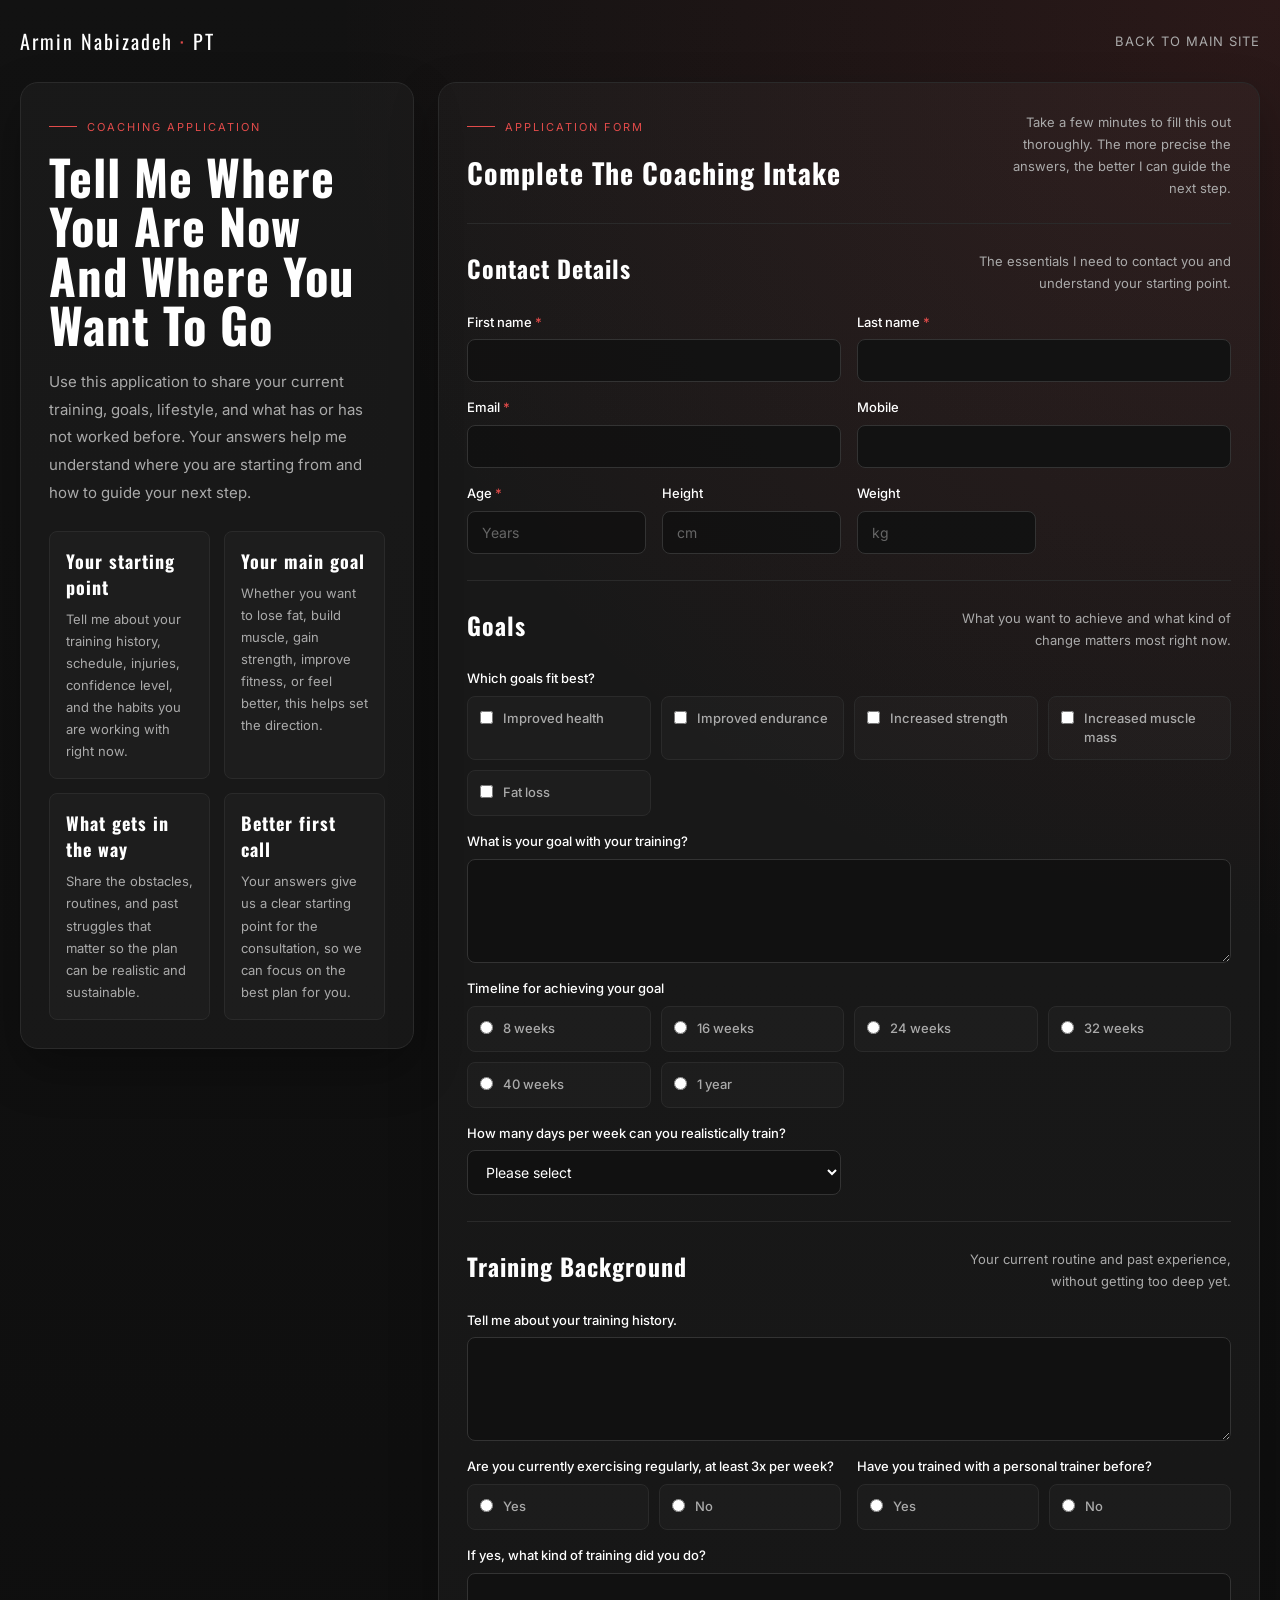
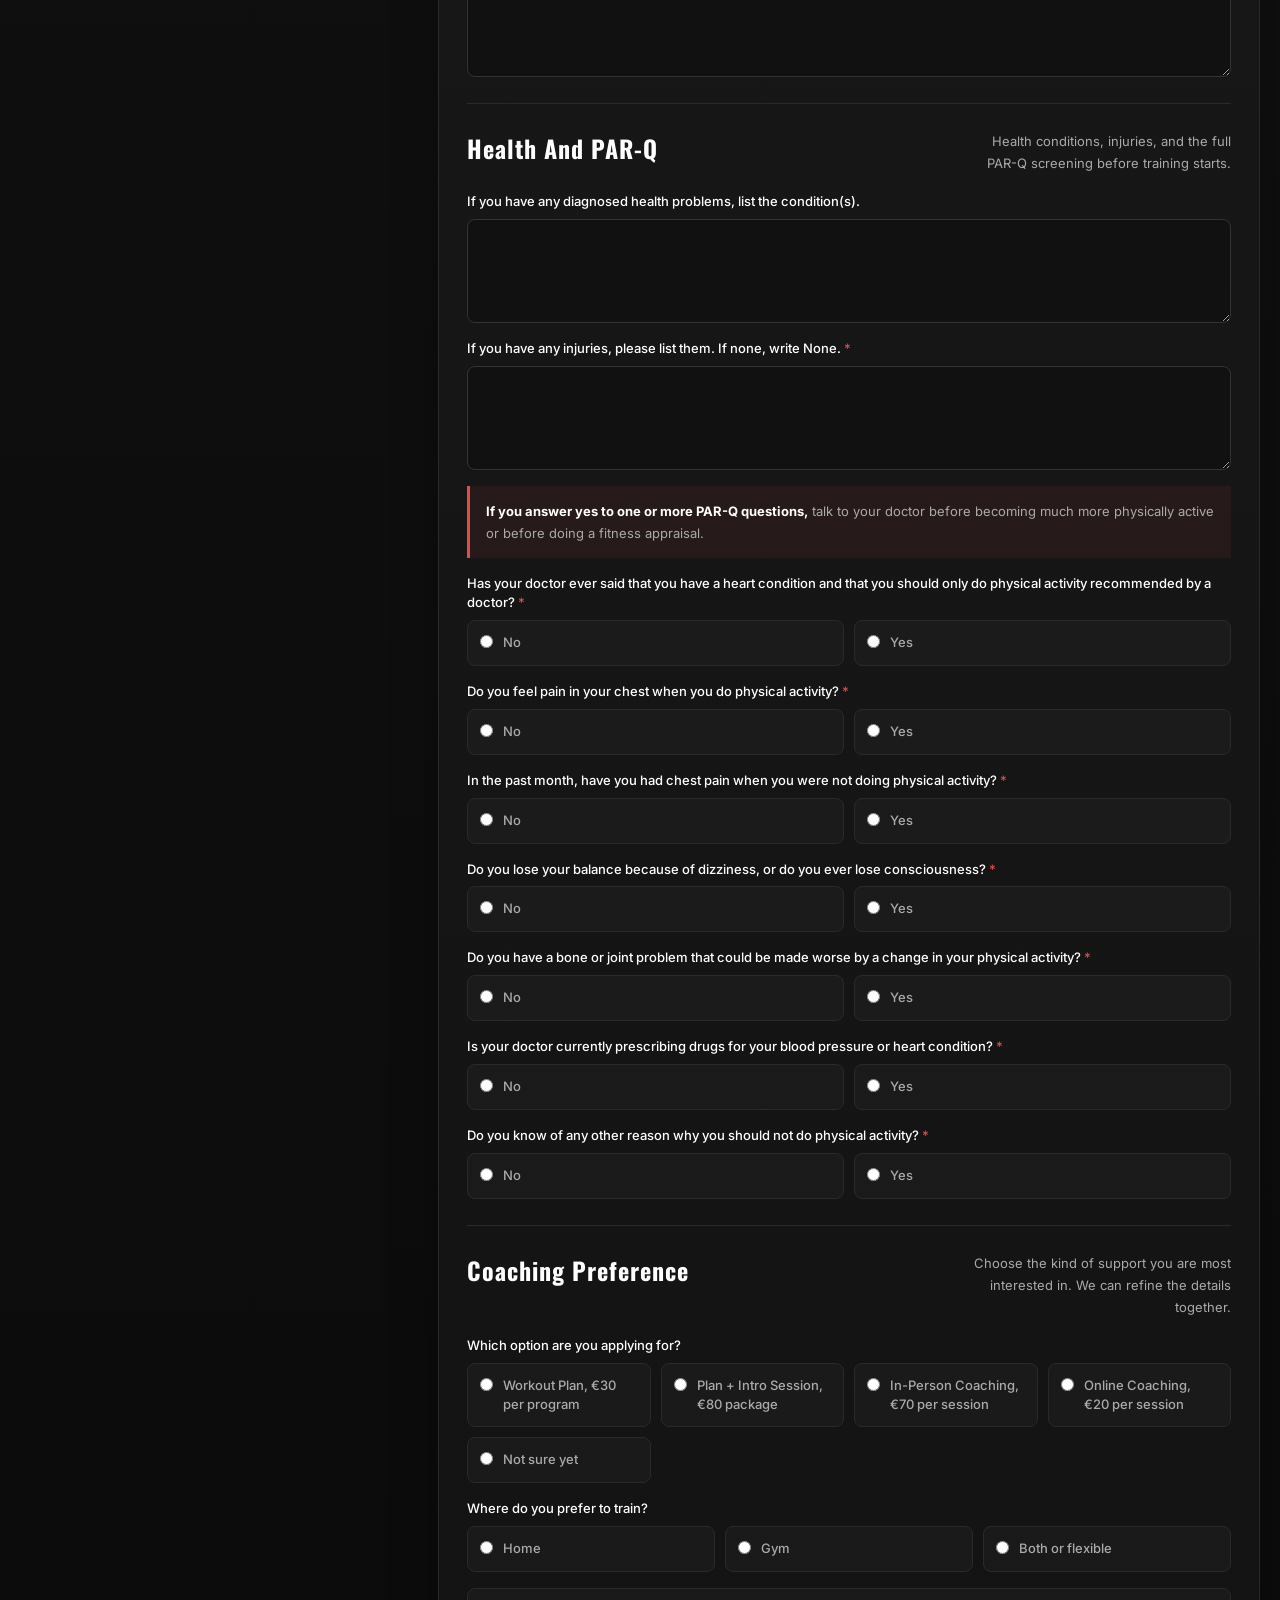
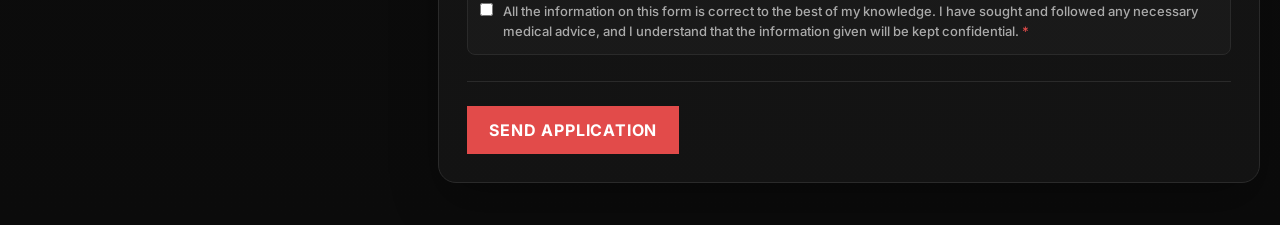
==== apply.html @ d809221b "Add favicon and theme color links to apply.html" ====
<!DOCTYPE html>
<html lang="en">
<head>
<meta charset="UTF-8">
<meta name="viewport" content="width=device-width, initial-scale=1.0">
<link rel="icon" href="/favicon.ico" sizes="any">
<link rel="icon" type="image/svg+xml" href="/favicon/favicon.svg">
<link rel="icon" type="image/png" sizes="32x32" href="/favicon/favicon-32x32.png">
<link rel="icon" type="image/png" sizes="16x16" href="/favicon/favicon-16x16.png">
<link rel="apple-touch-icon" sizes="180x180" href="/favicon/favicon-180x180.png">
<link rel="manifest" href="/favicon/site.webmanifest">
<meta name="theme-color" content="#000000">
<title>Apply For Coaching · Armin Nabizadeh</title>
<link href="https://fonts.googleapis.com/css2?family=Oswald:wght@400;500;600;700&amp;family=Inter:wght@300;400;500&amp;display=swap" rel="stylesheet">
<style>
  :root {
    --red: #E24B4A;
    --red-dark: #b83736;
    --bg: #111111;
    --bg2: #1a1a1a;
    --border: #2a2a2a;
    --border2: #333333;
    --text: #ffffff;
    --text2: #aaaaaa;
    --text3: #666666;
  }
  * { box-sizing: border-box; margin: 0; padding: 0; }
  html { overflow-x: hidden; }
  body {
    font-family: 'Inter', sans-serif;
    background:
      radial-gradient(circle at top right, rgba(226,75,74,0.12), transparent 26%),
      linear-gradient(180deg, #121212 0%, #0b0b0b 100%);
    color: var(--text);
    min-height: 100vh;
    overflow-x: hidden;
  }
  button,
  input,
  select,
  textarea { font: inherit; }
  a { color: inherit; }
  .page-shell {
    width: min(1240px, calc(100% - 40px));
    margin: 0 auto;
    padding: 26px 0 42px;
  }
  .topbar {
    display: flex;
    justify-content: space-between;
    align-items: center;
    gap: 16px;
    margin-bottom: 26px;
  }
  .brand {
    font-family: 'Oswald', sans-serif;
    font-size: 20px;
    letter-spacing: 2px;
    text-decoration: none;
  }
  .brand span { color: var(--red); }
  .back-link {
    text-decoration: none;
    color: var(--text2);
    font-size: 13px;
    letter-spacing: 1px;
    text-transform: uppercase;
  }
  .back-link:hover { color: var(--text); }
  .hero {
    display: grid;
    grid-template-columns: minmax(280px, 0.48fr) minmax(0, 1fr);
    gap: 24px;
    align-items: start;
  }
  .intro,
  .form-shell {
    border: 1px solid var(--border);
    border-radius: 18px;
    background: rgba(255,255,255,0.03);
    padding: 28px;
    box-shadow: 0 20px 48px rgba(0,0,0,0.28);
  }
  .intro {
    position: sticky;
    top: 24px;
  }
  .eyebrow {
    display: inline-flex;
    align-items: center;
    gap: 10px;
    color: var(--red);
    letter-spacing: 2px;
    font-size: 11px;
    text-transform: uppercase;
    margin-bottom: 18px;
  }
  .eyebrow::before {
    content: '';
    width: 28px;
    height: 1px;
    background: var(--red);
  }
  h1 {
    font-family: 'Oswald', sans-serif;
    font-size: clamp(34px, 3.8vw, 54px);
    line-height: 1.02;
    letter-spacing: 1px;
    margin-bottom: 18px;
  }
  .intro p {
    color: var(--text2);
    font-size: 15px;
    line-height: 1.85;
    max-width: 54ch;
  }
  .quick-grid {
    display: grid;
    grid-template-columns: repeat(2, minmax(0, 1fr));
    gap: 14px;
    margin-top: 24px;
  }
  .quick-card {
    border-radius: 8px;
    padding: 16px;
    background: rgba(255,255,255,0.025);
    border: 1px solid var(--border);
  }
  .quick-card strong {
    display: block;
    font-family: 'Oswald', sans-serif;
    font-size: 18px;
    margin-bottom: 8px;
    letter-spacing: 1px;
  }
  .quick-card span {
    display: block;
    color: var(--text2);
    font-size: 13px;
    line-height: 1.7;
  }
  .form-shell-header {
    display: flex;
    justify-content: space-between;
    gap: 16px;
    align-items: start;
    margin-bottom: 24px;
  }
  .form-shell-header h2 {
    font-family: 'Oswald', sans-serif;
    font-size: 28px;
    letter-spacing: 1px;
  }
  .form-shell-header p {
    color: var(--text2);
    font-size: 13px;
    line-height: 1.7;
    max-width: 28ch;
    text-align: right;
  }
  .application-form {
    display: flex;
    flex-direction: column;
    gap: 26px;
  }
  .form-section {
    border-top: 1px solid var(--border);
    padding-top: 26px;
  }
  .form-section:first-of-type {
    border-top: 0;
    padding-top: 0;
  }
  .form-section-header {
    display: flex;
    justify-content: space-between;
    gap: 18px;
    align-items: start;
    margin-bottom: 18px;
  }
  .form-section-header h3 {
    font-family: 'Oswald', sans-serif;
    font-size: 24px;
    letter-spacing: 1px;
  }
  .form-section-header p {
    color: var(--text2);
    font-size: 13px;
    line-height: 1.7;
    max-width: 34ch;
    text-align: right;
  }
  .field-grid {
    display: grid;
    grid-template-columns: repeat(2, minmax(0, 1fr));
    gap: 16px;
  }
  .field-grid + .field-grid {
    margin-top: 16px;
  }
  .field-grid.compact {
    grid-template-columns: repeat(4, minmax(0, 1fr));
  }
  .form-field,
  .question-block {
    display: flex;
    flex-direction: column;
    gap: 8px;
  }
  .full {
    grid-column: 1 / -1;
  }
  label,
  .field-label {
    color: var(--text);
    font-size: 13px;
    font-weight: 500;
    line-height: 1.45;
  }
  .form-field:has(input:required) > label::after,
  .form-field:has(select:required) > label::after,
  .form-field:has(textarea:required) > label::after,
  .question-block:has(input:required) > .field-label::after,
  .choice.terms:has(input:required) > span::after {
    content: ' *';
    color: var(--red);
  }
  input,
  select,
  textarea {
    width: 100%;
    border: 1px solid var(--border2);
    border-radius: 8px;
    background: rgba(17,17,17,0.94);
    color: var(--text);
    font: inherit;
    font-size: 14px;
    padding: 12px 14px;
    transition: border-color 0.2s, box-shadow 0.2s, background 0.2s;
  }
  textarea {
    min-height: 104px;
    line-height: 1.6;
    resize: vertical;
  }
  input:focus,
  select:focus,
  textarea:focus {
    outline: none;
    border-color: var(--red);
    box-shadow: 0 0 0 3px rgba(226,75,74,0.14);
    background: rgba(20,20,20,1);
  }
  input::placeholder,
  textarea::placeholder {
    color: var(--text3);
  }
  .choice-grid {
    display: grid;
    grid-template-columns: repeat(auto-fit, minmax(170px, 1fr));
    gap: 10px;
  }
  .choice-grid.tight {
    grid-template-columns: repeat(auto-fit, minmax(74px, 1fr));
  }
  .choice {
    display: flex;
    align-items: flex-start;
    gap: 10px;
    min-height: 46px;
    border: 1px solid var(--border);
    border-radius: 8px;
    background: rgba(255,255,255,0.025);
    color: var(--text2);
    font-size: 13px;
    line-height: 1.45;
    padding: 12px;
  }
  .choice input {
    flex: 0 0 auto;
    width: auto;
    margin-top: 2px;
    padding: 0;
    border: 0;
    background: transparent;
    box-shadow: none;
    accent-color: var(--red);
  }
  .choice input:focus-visible {
    outline: 2px solid var(--red);
    outline-offset: 2px;
  }
  .choice span {
    display: block;
  }
  .notice {
    border-left: 3px solid var(--red);
    background: rgba(226,75,74,0.08);
    color: var(--text2);
    font-size: 13px;
    line-height: 1.7;
    margin: 16px 0;
    padding: 14px 16px;
  }
  .notice strong {
    color: var(--text);
  }
  .terms {
    color: var(--text2);
    line-height: 1.6;
  }
  .form-actions {
    display: flex;
    align-items: center;
    flex-wrap: wrap;
    gap: 14px;
    border-top: 1px solid var(--border);
    padding-top: 24px;
  }
  .submit-button {
    width: auto;
    border: 0;
    background: var(--red);
    color: #fff;
    cursor: pointer;
    font-weight: 700;
    letter-spacing: 0.8px;
    text-transform: uppercase;
    padding: 14px 22px;
  }
  .submit-button:hover {
    background: var(--red-dark);
  }
  .submit-button:focus-visible {
    outline: 2px solid #fff;
    outline-offset: 3px;
  }
  .submit-button:disabled {
    cursor: wait;
    opacity: 0.68;
  }
  .application-status {
    color: var(--text3);
    font-size: 13px;
    line-height: 1.5;
  }
  .application-status.success { color: #7edda0; }
  .application-status.error { color: #ff8989; }
  .application-status.pending { color: var(--text2); }
  .success-overlay {
    display: none;
    position: fixed;
    inset: 0;
    background: rgba(13,12,12,0.97);
    z-index: 999;
    align-items: center;
    justify-content: center;
    padding: 24px;
  }

  .success-overlay.is-visible {
    display: flex;
  }

  .success-card {
    background: var(--bg2);
    border: 1px solid #2a4a2a;
    border-radius: 12px;
    padding: 48px 40px;
    max-width: 480px;
    width: 100%;
    text-align: center;
    display: flex;
    flex-direction: column;
    align-items: center;
    gap: 20px;
  }

  .success-tick {
    width: 72px;
    height: 72px;
    border-radius: 50%;
    background: rgba(40, 167, 69, 0.12);
    border: 2px solid #28a745;
    display: flex;
    align-items: center;
    justify-content: center;
    flex-shrink: 0;
  }

  .success-tick svg {
    width: 36px;
    height: 36px;
    stroke: #28a745;
    stroke-width: 2.5;
    fill: none;
  }

  .success-title {
    font-family: 'Oswald', sans-serif;
    font-size: 28px;
    font-weight: 600;
    color: var(--text);
    letter-spacing: 1px;
  }

  .success-message {
    font-size: 15px;
    color: var(--text2);
    line-height: 1.7;
  }

  .success-back {
    margin-top: 8px;
    display: inline-flex;
    align-items: center;
    gap: 8px;
    background: transparent;
    border: 1px solid var(--border2);
    color: var(--text2);
    padding: 12px 28px;
    border-radius: 8px;
    font-size: 13px;
    letter-spacing: 1px;
    text-decoration: none;
    cursor: pointer;
    transition: border-color 0.2s, color 0.2s;
  }

  .success-back:hover {
    border-color: var(--red);
    color: var(--text);
  }
  .hidden-field {
    display: none;
  }
  .wizard-progress,
  .wizard-controls {
    display: none;
  }
  @media (max-width: 900px) {
    .page-shell {
      width: min(100% - 24px, 680px);
      padding: 18px 0 32px;
    }
    .hero,
    .quick-grid,
    .field-grid,
    .field-grid.compact { grid-template-columns: 1fr; }
    .field-grid.compact {
      grid-template-columns: repeat(2, minmax(0, 1fr));
    }
    .intro,
    .form-shell {
      padding: 22px;
    }
    .intro { position: static; }
    h1 {
      font-size: clamp(30px, 10vw, 44px);
    }
    .form-shell-header,
    .form-section-header { flex-direction: column; }
    .form-shell-header p,
    .form-section-header p { text-align: left; max-width: none; }
    .quick-grid {
      display: none;
    }
    .wizard-progress {
      display: none;
      margin-bottom: 22px;
    }
    .application-form.wizard-active .wizard-progress {
      display: block;
    }
    .wizard-progress-meta {
      display: flex;
      justify-content: space-between;
      gap: 14px;
      color: var(--text2);
      font-size: 12px;
      line-height: 1.4;
      margin-bottom: 10px;
    }
    .wizard-progress-meta strong {
      color: var(--text);
      font-weight: 600;
    }
    .wizard-progress-track {
      height: 6px;
      overflow: hidden;
      border-radius: 999px;
      background: rgba(255,255,255,0.08);
    }
    .wizard-progress-bar {
      display: block;
      width: 0;
      height: 100%;
      border-radius: inherit;
      background: var(--red);
      transition: width 0.25s ease;
    }
    .application-form.wizard-active {
      gap: 20px;
    }
    .application-form.wizard-active .form-section {
      display: none;
      border-top: 0;
      padding-top: 0;
    }
    .application-form.wizard-active .form-section.is-active {
      display: block;
    }
    .application-form.wizard-active .form-actions {
      display: none;
    }
    .application-form.wizard-active.wizard-last-step .form-actions {
      display: flex;
    }
    .application-form.wizard-active .wizard-controls {
      display: flex;
    }
    .application-form.wizard-active.wizard-last-step .wizard-next {
      display: none;
    }
    .wizard-controls {
      align-items: center;
      justify-content: space-between;
      gap: 12px;
      border-top: 1px solid var(--border);
      padding-top: 18px;
    }
    .wizard-button {
      width: auto;
      min-width: 112px;
      border: 1px solid var(--border2);
      border-radius: 8px;
      color: var(--text);
      cursor: pointer;
      font-weight: 700;
      letter-spacing: 0.8px;
      text-transform: uppercase;
      padding: 13px 16px;
    }
    .wizard-button.primary {
      border-color: var(--red);
      background: var(--red);
    }
    .wizard-button.secondary {
      background: transparent;
      color: var(--text2);
    }
    .wizard-button:disabled {
      cursor: not-allowed;
      opacity: 0.45;
    }
    .wizard-button:focus-visible {
      outline: 2px solid #fff;
      outline-offset: 3px;
    }
  }
  @media (max-width: 520px) {
    .page-shell {
      width: min(100% - 20px, 680px);
      padding-top: 14px;
    }
    .topbar {
      align-items: flex-start;
      flex-direction: column;
      gap: 10px;
    }
    .brand {
      font-size: 18px;
      letter-spacing: 1.4px;
    }
    .back-link {
      font-size: 12px;
    }
    .intro,
    .form-shell {
      padding: 18px;
    }
    h1 {
      font-size: clamp(26px, 11vw, 38px);
    }
    .form-shell-header h2 {
      font-size: 25px;
    }
    .choice-grid {
      grid-template-columns: 1fr;
    }
    .wizard-controls {
      align-items: stretch;
      flex-direction: row;
    }
    .form-actions {
      align-items: stretch;
      flex-direction: column;
    }
    .wizard-button {
      flex: 1;
      min-width: 0;
      width: auto;
    }
    .submit-button {
      width: 100%;
    }
    .application-status {
      min-height: 22px;
    }
  }
</style>
</head>
<body>
  <div class="page-shell">
    <div class="topbar">
      <a href="index.html" class="brand">Armin Nabizadeh <span>·</span> PT</a>
      <a href="index.html" class="back-link">Back to main site</a>
    </div>
    <div class="hero">
      <section class="intro">
        <div class="eyebrow">Coaching Application</div>
        <h1>Tell Me Where You Are Now And Where You Want To Go</h1>
        <p>Use this application to share your current training, goals, lifestyle, and what has or has not worked before. Your answers help me understand where you are starting from and how to guide your next step.</p>
        <div class="quick-grid">
          <div class="quick-card">
            <strong>Your starting point</strong>
            <span>Tell me about your training history, schedule, injuries, confidence level, and the habits you are working with right now.</span>
          </div>
          <div class="quick-card">
            <strong>Your main goal</strong>
            <span>Whether you want to lose fat, build muscle, gain strength, improve fitness, or feel better, this helps set the direction.</span>
          </div>
          <div class="quick-card">
            <strong>What gets in the way</strong>
            <span>Share the obstacles, routines, and past struggles that matter so the plan can be realistic and sustainable.</span>
          </div>
          <div class="quick-card">
            <strong>Better first call</strong>
            <span>Your answers give us a clear starting point for the consultation, so we can focus on the best plan for you.</span>
          </div>
        </div>
      </section>
      <section class="form-shell">
        <div class="form-shell-header">
          <div>
            <div class="eyebrow">Application Form</div>
            <h2>Complete The Coaching Intake</h2>
          </div>
          <p>Take a few minutes to fill this out thoroughly. The more precise the answers, the better I can guide the next step.</p>
        </div>
        <form
          class="application-form"
          id="applicationForm"
          action="https://api.web3forms.com/submit"
          method="POST"
        >
          <input type="hidden" name="access_key" value="9183abf9-58bc-42ac-a1d8-88a473420cde">
          <input type="hidden" name="subject" value="New Coaching Application — Fitstronomy">
          <input type="hidden" name="_subject" value="New Fitstronomy coaching application">
          <input type="hidden" name="_captcha" value="false">
          <div class="hidden-field" aria-hidden="true">
            <label>Leave this field empty
              <input type="text" name="_gotcha" tabindex="-1" autocomplete="off">
            </label>
          </div>
          <div class="wizard-progress" id="applicationWizardProgress">
            <div class="wizard-progress-meta">
              <span id="wizardStepCount">Step 1 of 5</span>
              <strong id="wizardStepTitle">Contact Details</strong>
            </div>
            <div class="wizard-progress-track" aria-hidden="true">
              <span class="wizard-progress-bar" id="wizardProgressBar"></span>
            </div>
          </div>

          <div class="form-section">
            <div class="form-section-header">
              <h3>Contact Details</h3>
              <p>The essentials I need to contact you and understand your starting point.</p>
            </div>
            <div class="field-grid">
              <div class="form-field">
                <label for="firstName">First name</label>
                <input id="firstName" name="first_name" type="text" autocomplete="given-name" required>
              </div>
              <div class="form-field">
                <label for="lastName">Last name</label>
                <input id="lastName" name="last_name" type="text" autocomplete="family-name" required>
              </div>
              <div class="form-field">
                <label for="email">Email</label>
                <input id="email" name="email" type="email" autocomplete="email" required>
              </div>
              <div class="form-field">
                <label for="mobile">Mobile</label>
                <input id="mobile" name="mobile" type="tel" autocomplete="tel">
              </div>
            </div>
            <div class="field-grid compact">
              <div class="form-field">
                <label for="age">Age</label>
                <input id="age" name="age" type="number" min="15" max="100" placeholder="Years" required>
              </div>
              <div class="form-field">
                <label for="height">Height</label>
                <input id="height" name="height_cm" type="number" min="80" max="240" step="0.1" placeholder="cm">
              </div>
              <div class="form-field">
                <label for="weight">Weight</label>
                <input id="weight" name="weight_kg" type="number" min="25" max="300" step="0.1" placeholder="kg">
              </div>
            </div>
          </div>

          <div class="form-section">
            <div class="form-section-header">
              <h3>Goals</h3>
              <p>What you want to achieve and what kind of change matters most right now.</p>
            </div>
            <div class="field-grid">
              <div class="form-field full">
                <span class="field-label">Which goals fit best?</span>
                <div class="choice-grid">
                  <label class="choice"><input type="checkbox" name="goal_areas[]" value="Improved health"><span>Improved health</span></label>
                  <label class="choice"><input type="checkbox" name="goal_areas[]" value="Improved endurance"><span>Improved endurance</span></label>
                  <label class="choice"><input type="checkbox" name="goal_areas[]" value="Increased strength"><span>Increased strength</span></label>
                  <label class="choice"><input type="checkbox" name="goal_areas[]" value="Increased muscle mass"><span>Increased muscle mass</span></label>
                  <label class="choice"><input type="checkbox" name="goal_areas[]" value="Fat loss"><span>Fat loss</span></label>
                </div>
              </div>
              <div class="form-field full">
                <label for="mainGoal">What is your goal with your training?</label>
                <textarea id="mainGoal" name="main_training_goal"></textarea>
              </div>
              <div class="form-field full">
                <span class="field-label">Timeline for achieving your goal</span>
                <div class="choice-grid">
                  <label class="choice"><input type="radio" name="goal_timeline" value="8 weeks"><span>8 weeks</span></label>
                  <label class="choice"><input type="radio" name="goal_timeline" value="16 weeks"><span>16 weeks</span></label>
                  <label class="choice"><input type="radio" name="goal_timeline" value="24 weeks"><span>24 weeks</span></label>
                  <label class="choice"><input type="radio" name="goal_timeline" value="32 weeks"><span>32 weeks</span></label>
                  <label class="choice"><input type="radio" name="goal_timeline" value="40 weeks"><span>40 weeks</span></label>
                  <label class="choice"><input type="radio" name="goal_timeline" value="1 year"><span>1 year</span></label>
                </div>
              </div>
              <div class="form-field">
                <label for="weeklyTraining">How many days per week can you realistically train?</label>
                <select id="weeklyTraining" name="weekly_training_commitment">
                  <option value="">Please select</option>
                  <option value="1 day per week">1 day per week</option>
                  <option value="2 days per week">2 days per week</option>
                  <option value="3 days per week">3 days per week</option>
                  <option value="4 days per week">4 days per week</option>
                  <option value="5 days per week">5 days per week</option>
                  <option value="6+ days per week">6+ days per week</option>
                </select>
              </div>
            </div>
          </div>

          <div class="form-section">
            <div class="form-section-header">
              <h3>Training Background</h3>
              <p>Your current routine and past experience, without getting too deep yet.</p>
            </div>
            <div class="field-grid">
              <div class="form-field full">
                <label for="trainingHistory">Tell me about your training history.</label>
                <textarea id="trainingHistory" name="training_history"></textarea>
              </div>
              <div class="form-field">
                <span class="field-label">Are you currently exercising regularly, at least 3x per week?</span>
                <div class="choice-grid">
                  <label class="choice"><input type="radio" name="currently_exercising" value="Yes"><span>Yes</span></label>
                  <label class="choice"><input type="radio" name="currently_exercising" value="No"><span>No</span></label>
                </div>
              </div>
              <div class="form-field">
                <span class="field-label">Have you trained with a personal trainer before?</span>
                <div class="choice-grid">
                  <label class="choice"><input type="radio" name="trained_with_pt_before" value="Yes"><span>Yes</span></label>
                  <label class="choice"><input type="radio" name="trained_with_pt_before" value="No"><span>No</span></label>
                </div>
              </div>
              <div class="form-field full">
                <label for="previousTrainingType">If yes, what kind of training did you do?</label>
                <textarea id="previousTrainingType" name="previous_training_type"></textarea>
              </div>
            </div>
          </div>

          <div class="form-section">
            <div class="form-section-header">
              <h3>Health And PAR-Q</h3>
              <p>Health conditions, injuries, and the full PAR-Q screening before training starts.</p>
            </div>
            <div class="field-grid">
              <div class="form-field full">
                <label for="healthConditions">If you have any diagnosed health problems, list the condition(s).</label>
                <textarea id="healthConditions" name="diagnosed_health_conditions"></textarea>
              </div>
              <div class="form-field full">
                <label for="injuries">If you have any injuries, please list them. If none, write None.</label>
                <textarea id="injuries" name="injuries" required></textarea>
              </div>
            </div>
            <div class="notice">
              <strong>If you answer yes to one or more PAR-Q questions,</strong> talk to your doctor before becoming much more physically active or before doing a fitness appraisal.
            </div>
            <div class="field-grid">
              <div class="question-block full">
                <span class="field-label">Has your doctor ever said that you have a heart condition and that you should only do physical activity recommended by a doctor?</span>
                <div class="choice-grid tight">
                  <label class="choice"><input type="radio" name="parq_heart_condition" value="No" required><span>No</span></label>
                  <label class="choice"><input type="radio" name="parq_heart_condition" value="Yes"><span>Yes</span></label>
                </div>
              </div>
              <div class="question-block full">
                <span class="field-label">Do you feel pain in your chest when you do physical activity?</span>
                <div class="choice-grid tight">
                  <label class="choice"><input type="radio" name="parq_chest_pain_activity" value="No" required><span>No</span></label>
                  <label class="choice"><input type="radio" name="parq_chest_pain_activity" value="Yes"><span>Yes</span></label>
                </div>
              </div>
              <div class="question-block full">
                <span class="field-label">In the past month, have you had chest pain when you were not doing physical activity?</span>
                <div class="choice-grid tight">
                  <label class="choice"><input type="radio" name="parq_chest_pain_rest" value="No" required><span>No</span></label>
                  <label class="choice"><input type="radio" name="parq_chest_pain_rest" value="Yes"><span>Yes</span></label>
                </div>
              </div>
              <div class="question-block full">
                <span class="field-label">Do you lose your balance because of dizziness, or do you ever lose consciousness?</span>
                <div class="choice-grid tight">
                  <label class="choice"><input type="radio" name="parq_dizziness_balance" value="No" required><span>No</span></label>
                  <label class="choice"><input type="radio" name="parq_dizziness_balance" value="Yes"><span>Yes</span></label>
                </div>
              </div>
              <div class="question-block full">
                <span class="field-label">Do you have a bone or joint problem that could be made worse by a change in your physical activity?</span>
                <div class="choice-grid tight">
                  <label class="choice"><input type="radio" name="parq_bone_joint_problem" value="No" required><span>No</span></label>
                  <label class="choice"><input type="radio" name="parq_bone_joint_problem" value="Yes"><span>Yes</span></label>
                </div>
              </div>
              <div class="question-block full">
                <span class="field-label">Is your doctor currently prescribing drugs for your blood pressure or heart condition?</span>
                <div class="choice-grid tight">
                  <label class="choice"><input type="radio" name="parq_prescribed_drugs" value="No" required><span>No</span></label>
                  <label class="choice"><input type="radio" name="parq_prescribed_drugs" value="Yes"><span>Yes</span></label>
                </div>
              </div>
              <div class="question-block full">
                <span class="field-label">Do you know of any other reason why you should not do physical activity?</span>
                <div class="choice-grid tight">
                  <label class="choice"><input type="radio" name="parq_other_reason" value="No" required><span>No</span></label>
                  <label class="choice"><input type="radio" name="parq_other_reason" value="Yes"><span>Yes</span></label>
                </div>
              </div>
            </div>
          </div>

          <div class="form-section">
            <div class="form-section-header">
              <h3>Coaching Preference</h3>
              <p>Choose the kind of support you are most interested in. We can refine the details together.</p>
            </div>
            <div class="field-grid">
              <div class="form-field full">
                <span class="field-label">Which option are you applying for?</span>
                <div class="choice-grid">
                  <label class="choice"><input type="radio" name="package_interest" value="Workout Plan, 30 euro per program"><span>Workout Plan, €30 per program</span></label>
                  <label class="choice"><input type="radio" name="package_interest" value="Plan + Intro Session, 80 euro package"><span>Plan + Intro Session, €80 package</span></label>
                  <label class="choice"><input type="radio" name="package_interest" value="In-Person Coaching, 70 euro per session"><span>In-Person Coaching, €70 per session</span></label>
                  <label class="choice"><input type="radio" name="package_interest" value="Online Coaching, 20 euro per session"><span>Online Coaching, €20 per session</span></label>
                  <label class="choice"><input type="radio" name="package_interest" value="Not sure yet"><span>Not sure yet</span></label>
                </div>
              </div>
              <div class="form-field full">
                <span class="field-label">Where do you prefer to train?</span>
                <div class="choice-grid">
                  <label class="choice"><input type="radio" name="training_location" value="Home"><span>Home</span></label>
                  <label class="choice"><input type="radio" name="training_location" value="Gym"><span>Gym</span></label>
                  <label class="choice"><input type="radio" name="training_location" value="Both or flexible"><span>Both or flexible</span></label>
                </div>
              </div>
              <label class="choice terms full">
                <input type="checkbox" name="information_accuracy_confirmation" value="Confirmed" required>
                <span>All the information on this form is correct to the best of my knowledge. I have sought and followed any necessary medical advice, and I understand that the information given will be kept confidential.</span>
              </label>
            </div>
          </div>

          <div class="wizard-controls" aria-label="Application step controls">
            <button class="wizard-button secondary" type="button" id="wizardBack">Back</button>
            <button class="wizard-button primary wizard-next" type="button" id="wizardNext">Next</button>
          </div>

          <div class="form-actions">
            <button class="submit-button" type="submit">Send Application</button>
            <div class="application-status" id="applicationStatus" aria-live="polite"></div>
          </div>
        </form>
      </section>
    </div>
  </div>
  <div class="success-overlay" id="successOverlay">
    <div class="success-card">
      <div class="success-tick">
        <svg viewBox="0 0 24 24">
          <polyline points="20 6 9 17 4 12"/>
        </svg>
      </div>
      <div class="success-title">Application Sent!</div>
      <p class="success-message">
        Thank you, your application has been received.<br>
        I will review it and get back to you soon.
      </p>
      <a href="index.html" class="success-back">← Back to site</a>
    </div>
  </div>
  <script>
    const applicationForm = document.getElementById('applicationForm');
    const applicationStatus = document.getElementById('applicationStatus');
    const wizardMedia = window.matchMedia('(max-width: 900px)');
    const wizardSections = applicationForm ? Array.from(applicationForm.querySelectorAll('.form-section')) : [];
    const wizardBack = document.getElementById('wizardBack');
    const wizardNext = document.getElementById('wizardNext');
    const wizardStepCount = document.getElementById('wizardStepCount');
    const wizardStepTitle = document.getElementById('wizardStepTitle');
    const wizardProgressBar = document.getElementById('wizardProgressBar');
    const enforceApplicationRequiredFields = true;
    let currentWizardStep = 0;

    function setApplicationStatus(message, state = '') {
      if (!applicationStatus) return;

      applicationStatus.textContent = message;
      applicationStatus.className = 'application-status';
      if (state) {
        applicationStatus.classList.add(state);
      }
    }

    function isWizardActive() {
      return applicationForm?.classList.contains('wizard-active');
    }

    function getWizardStepTitle(step) {
      return step.querySelector('h3')?.textContent.trim() || 'Application';
    }

    function setWizardStep(index, shouldScroll = false) {
      if (!applicationForm || !wizardSections.length) return;

      currentWizardStep = Math.max(0, Math.min(index, wizardSections.length - 1));
      wizardSections.forEach((section, sectionIndex) => {
        section.classList.toggle('is-active', sectionIndex === currentWizardStep);
      });

      const isLastStep = currentWizardStep === wizardSections.length - 1;
      applicationForm.classList.toggle('wizard-last-step', isLastStep);

      if (wizardBack) {
        wizardBack.disabled = currentWizardStep === 0;
      }

      if (wizardStepCount) {
        wizardStepCount.textContent = `Step ${currentWizardStep + 1} of ${wizardSections.length}`;
      }

      if (wizardStepTitle) {
        wizardStepTitle.textContent = getWizardStepTitle(wizardSections[currentWizardStep]);
      }

      if (wizardProgressBar) {
        wizardProgressBar.style.width = `${((currentWizardStep + 1) / wizardSections.length) * 100}%`;
      }

      if (shouldScroll) {
        document.querySelector('.form-shell')?.scrollIntoView({ behavior: 'smooth', block: 'start' });
      }
    }

    function validateFields(fields) {
      if (!enforceApplicationRequiredFields) return true;

      const invalidField = Array.from(fields).find((field) => !field.checkValidity());

      if (invalidField) {
        invalidField.reportValidity();
        return false;
      }

      return true;
    }

    function validateCurrentWizardStep() {
      const activeStep = wizardSections[currentWizardStep];
      if (!activeStep) return true;

      return validateFields(activeStep.querySelectorAll('input, select, textarea'));
    }

    function validateApplicationBeforeSubmit() {
      if (isWizardActive()) {
        return validateCurrentWizardStep();
      }

      return validateFields(applicationForm.querySelectorAll('input, select, textarea'));
    }

    function updateRequiredFieldsMode() {
      if (!applicationForm) return;

      applicationForm.querySelectorAll('[required]').forEach((field) => {
        field.required = enforceApplicationRequiredFields;
      });
    }

    function updateWizardMode() {
      if (!applicationForm || !wizardSections.length) return;

      if (wizardMedia.matches) {
        applicationForm.classList.add('wizard-active');
        setWizardStep(currentWizardStep);
      } else {
        applicationForm.classList.remove('wizard-active', 'wizard-last-step');
        wizardSections.forEach((section) => section.classList.remove('is-active'));
      }
    }

    async function submitApplicationForm(event) {
      event.preventDefault();

      if (isWizardActive() && currentWizardStep < wizardSections.length - 1) {
        if (validateCurrentWizardStep()) {
          setWizardStep(currentWizardStep + 1, true);
        }
        return;
      }

      const form = event.currentTarget;
      const submitButton = form.querySelector('button[type="submit"]');
      const endpoint = form.getAttribute('action') || '';

      if (!validateApplicationBeforeSubmit()) {
        return;
      }

      submitButton.disabled = true;
      submitButton.textContent = 'Sending...';
      setApplicationStatus('Sending your application...', 'pending');

      try {
        const response = await fetch(endpoint, {
          method: 'POST',
          body: new FormData(form),
          headers: {
            Accept: 'application/json',
          },
        });

        if (!response.ok) {
          throw new Error('Application submission failed.');
        }

        form.reset();
        setWizardStep(0, true);
        setApplicationStatus('Application sent successfully.', 'success');
        var overlay = document.getElementById('successOverlay');
        if (overlay) overlay.classList.add('is-visible');
      } catch (error) {
        setApplicationStatus(
          'The application could not be sent right now. Please try again later.',
          'error'
        );
      } finally {
        submitButton.disabled = false;
        submitButton.textContent = 'Send Application';
      }
    }

    if (applicationForm) {
      applicationForm.addEventListener('submit', submitApplicationForm);
    }

    if (wizardNext) {
      wizardNext.addEventListener('click', () => {
        if (validateCurrentWizardStep()) {
          setWizardStep(currentWizardStep + 1, true);
        }
      });
    }

    if (wizardBack) {
      wizardBack.addEventListener('click', () => {
        setWizardStep(currentWizardStep - 1, true);
      });
    }

    if (wizardMedia.addEventListener) {
      wizardMedia.addEventListener('change', updateWizardMode);
    } else {
      wizardMedia.addListener(updateWizardMode);
    }

    updateRequiredFieldsMode();
    updateWizardMode();
  </script>
  <script>
    sessionStorage.setItem('introSeen', '1');
  </script>
</body>
</html>
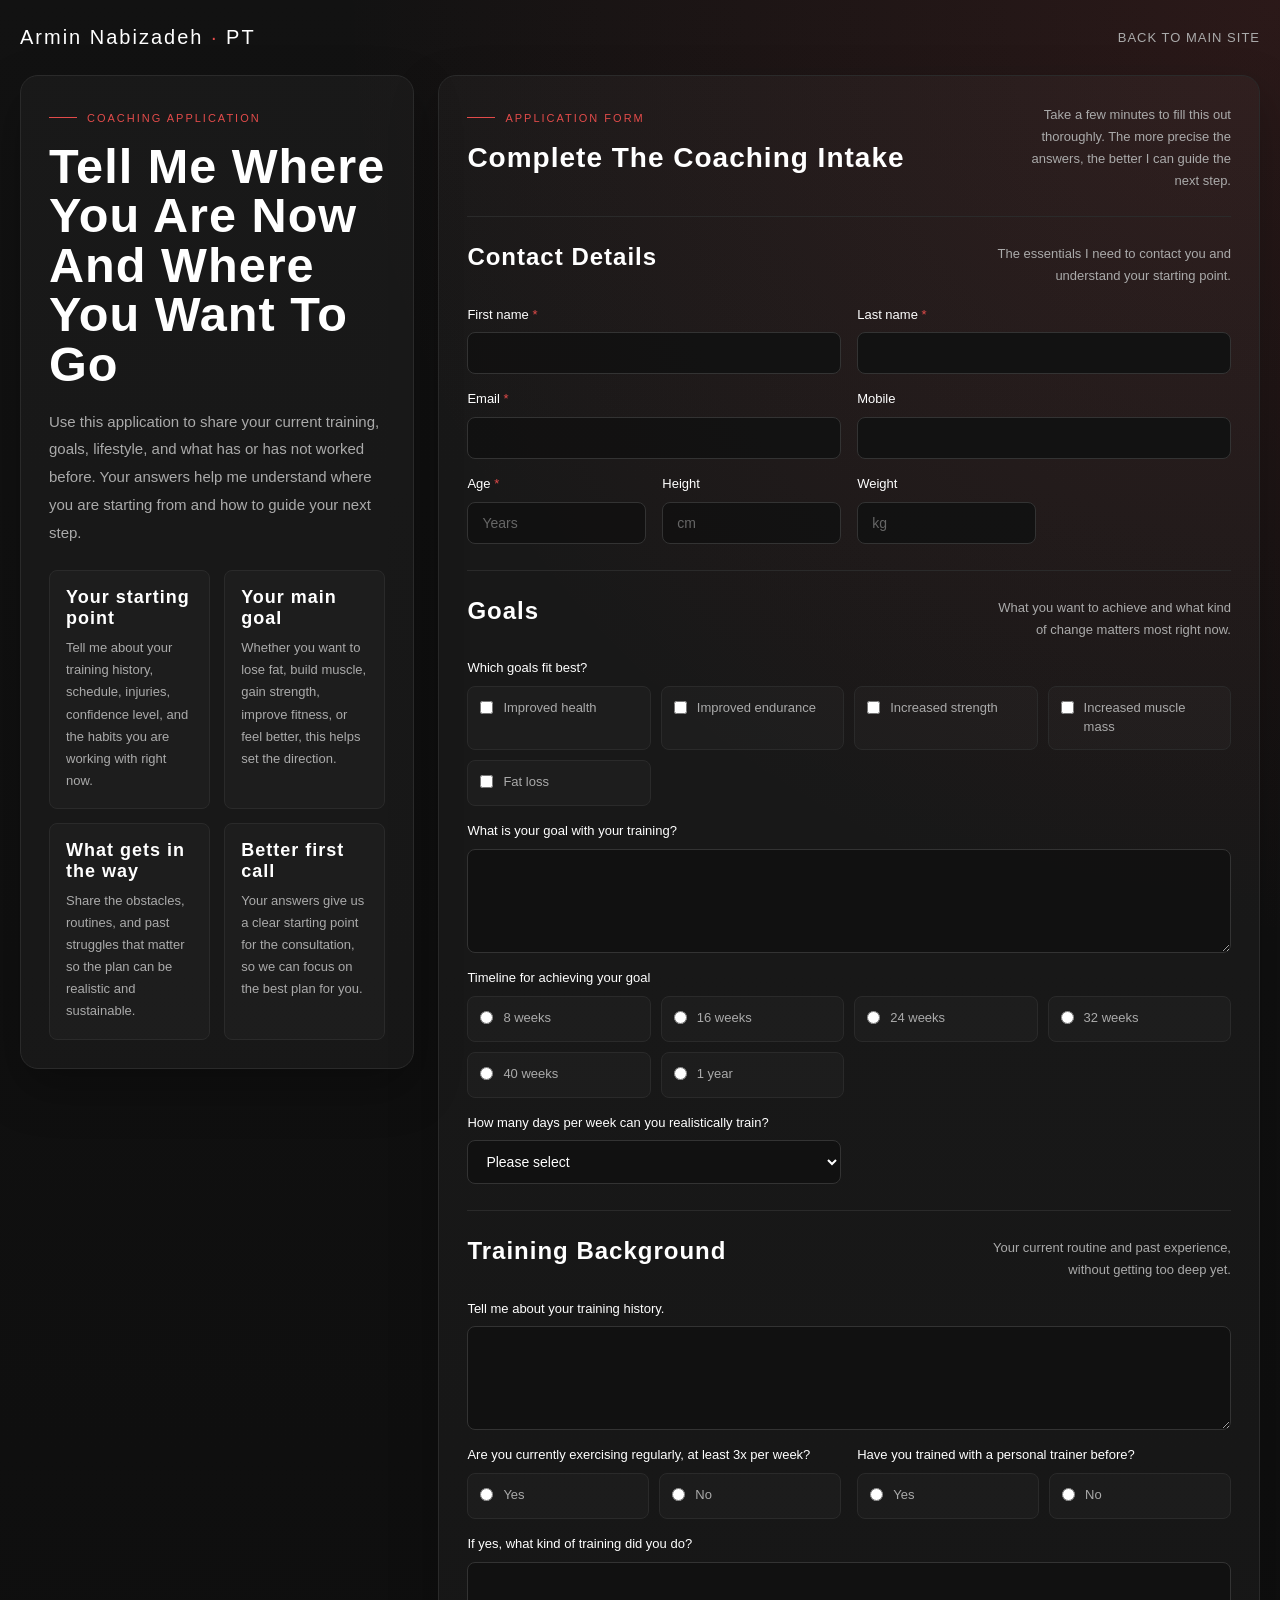
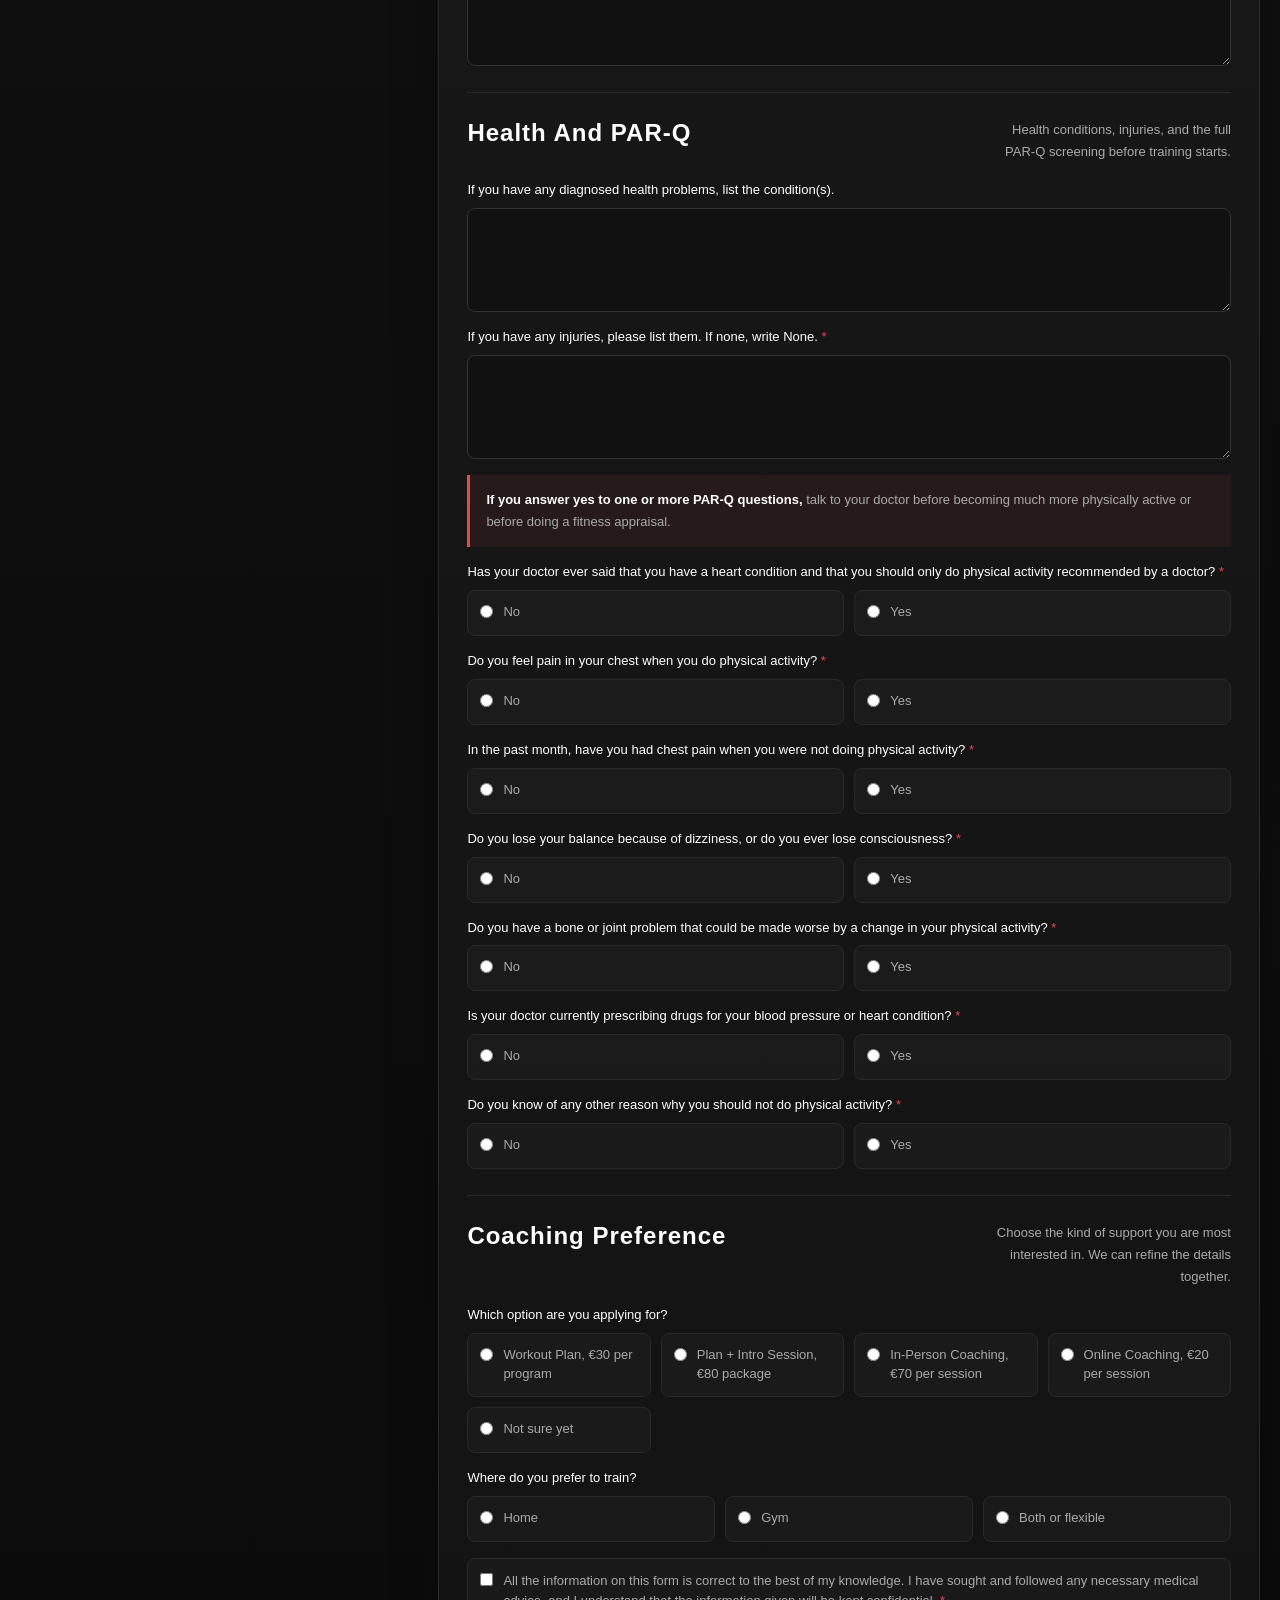
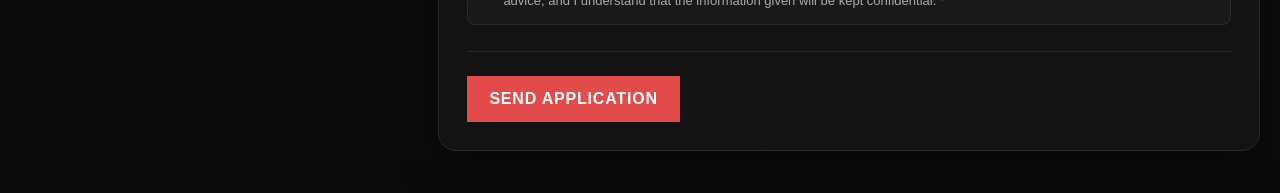
==== commit 67cc071f: "Safety Improvements" ====
--- a/apply.html
+++ b/apply.html
@@ -3,12 +3,14 @@
 <head>
 <meta charset="UTF-8">
 <meta name="viewport" content="width=device-width, initial-scale=1.0">
-<link rel="icon" href="/favicon.ico" sizes="any">
-<link rel="icon" type="image/svg+xml" href="/favicon/favicon.svg">
-<link rel="icon" type="image/png" sizes="32x32" href="/favicon/favicon-32x32.png">
-<link rel="icon" type="image/png" sizes="16x16" href="/favicon/favicon-16x16.png">
-<link rel="apple-touch-icon" sizes="180x180" href="/favicon/favicon-180x180.png">
-<link rel="manifest" href="/favicon/site.webmanifest">
+<meta http-equiv="Content-Security-Policy" content="default-src 'self'; base-uri 'none'; object-src 'none'; img-src 'self' data:; font-src https://fonts.gstatic.com; style-src 'self' 'unsafe-inline' https://fonts.googleapis.com; script-src 'self' https://unpkg.com/body-muscles@1.0.0/dist/umd/body-muscles.umd.min.js; connect-src 'self' https://api.web3forms.com; form-action https://api.web3forms.com; frame-src 'none'; upgrade-insecure-requests">
+<meta name="referrer" content="strict-origin-when-cross-origin">
+<link rel="icon" href="favicon/favicon.ico" sizes="any">
+<link rel="icon" type="image/svg+xml" href="favicon/favicon.svg">
+<link rel="icon" type="image/png" sizes="32x32" href="favicon/favicon-32x32.png">
+<link rel="icon" type="image/png" sizes="16x16" href="favicon/favicon-16x16.png">
+<link rel="apple-touch-icon" sizes="180x180" href="favicon/favicon-180x180.png">
+<link rel="manifest" href="favicon/site.webmanifest">
 <meta name="theme-color" content="#000000">
 <title>Apply For Coaching · Armin Nabizadeh</title>
 <link href="https://fonts.googleapis.com/css2?family=Oswald:wght@400;500;600;700&amp;family=Inter:wght@300;400;500&amp;display=swap" rel="stylesheet">
@@ -660,7 +662,10 @@
           <input type="hidden" name="_captcha" value="false">
           <div class="hidden-field" aria-hidden="true">
             <label>Leave this field empty
-              <input type="text" name="_gotcha" tabindex="-1" autocomplete="off">
+              <input type="text" name="_gotcha" tabindex="-1" autocomplete="off" data-honeypot>
+            </label>
+            <label>Do not check this
+              <input type="checkbox" name="botcheck" tabindex="-1" autocomplete="off" data-honeypot>
             </label>
           </div>
           <div class="wizard-progress" id="applicationWizardProgress">
@@ -681,19 +686,19 @@
             <div class="field-grid">
               <div class="form-field">
                 <label for="firstName">First name</label>
-                <input id="firstName" name="first_name" type="text" autocomplete="given-name" required>
+                <input id="firstName" name="first_name" type="text" autocomplete="given-name" maxlength="80" required>
               </div>
               <div class="form-field">
                 <label for="lastName">Last name</label>
-                <input id="lastName" name="last_name" type="text" autocomplete="family-name" required>
+                <input id="lastName" name="last_name" type="text" autocomplete="family-name" maxlength="80" required>
               </div>
               <div class="form-field">
                 <label for="email">Email</label>
-                <input id="email" name="email" type="email" autocomplete="email" required>
+                <input id="email" name="email" type="email" autocomplete="email" maxlength="254" required>
               </div>
               <div class="form-field">
                 <label for="mobile">Mobile</label>
-                <input id="mobile" name="mobile" type="tel" autocomplete="tel">
+                <input id="mobile" name="mobile" type="tel" autocomplete="tel" maxlength="32">
               </div>
             </div>
             <div class="field-grid compact">
@@ -730,7 +735,7 @@
               </div>
               <div class="form-field full">
                 <label for="mainGoal">What is your goal with your training?</label>
-                <textarea id="mainGoal" name="main_training_goal"></textarea>
+                <textarea id="mainGoal" name="main_training_goal" maxlength="2000"></textarea>
               </div>
               <div class="form-field full">
                 <span class="field-label">Timeline for achieving your goal</span>
@@ -766,7 +771,7 @@
             <div class="field-grid">
               <div class="form-field full">
                 <label for="trainingHistory">Tell me about your training history.</label>
-                <textarea id="trainingHistory" name="training_history"></textarea>
+                <textarea id="trainingHistory" name="training_history" maxlength="2000"></textarea>
               </div>
               <div class="form-field">
                 <span class="field-label">Are you currently exercising regularly, at least 3x per week?</span>
@@ -784,7 +789,7 @@
               </div>
               <div class="form-field full">
                 <label for="previousTrainingType">If yes, what kind of training did you do?</label>
-                <textarea id="previousTrainingType" name="previous_training_type"></textarea>
+                <textarea id="previousTrainingType" name="previous_training_type" maxlength="2000"></textarea>
               </div>
             </div>
           </div>
@@ -797,11 +802,11 @@
             <div class="field-grid">
               <div class="form-field full">
                 <label for="healthConditions">If you have any diagnosed health problems, list the condition(s).</label>
-                <textarea id="healthConditions" name="diagnosed_health_conditions"></textarea>
+                <textarea id="healthConditions" name="diagnosed_health_conditions" maxlength="2000"></textarea>
               </div>
               <div class="form-field full">
                 <label for="injuries">If you have any injuries, please list them. If none, write None.</label>
-                <textarea id="injuries" name="injuries" required></textarea>
+                <textarea id="injuries" name="injuries" maxlength="2000" required></textarea>
               </div>
             </div>
             <div class="notice">
@@ -919,197 +924,6 @@
       <a href="index.html" class="success-back">← Back to site</a>
     </div>
   </div>
-  <script>
-    const applicationForm = document.getElementById('applicationForm');
-    const applicationStatus = document.getElementById('applicationStatus');
-    const wizardMedia = window.matchMedia('(max-width: 900px)');
-    const wizardSections = applicationForm ? Array.from(applicationForm.querySelectorAll('.form-section')) : [];
-    const wizardBack = document.getElementById('wizardBack');
-    const wizardNext = document.getElementById('wizardNext');
-    const wizardStepCount = document.getElementById('wizardStepCount');
-    const wizardStepTitle = document.getElementById('wizardStepTitle');
-    const wizardProgressBar = document.getElementById('wizardProgressBar');
-    const enforceApplicationRequiredFields = true;
-    let currentWizardStep = 0;
-
-    function setApplicationStatus(message, state = '') {
-      if (!applicationStatus) return;
-
-      applicationStatus.textContent = message;
-      applicationStatus.className = 'application-status';
-      if (state) {
-        applicationStatus.classList.add(state);
-      }
-    }
-
-    function isWizardActive() {
-      return applicationForm?.classList.contains('wizard-active');
-    }
-
-    function getWizardStepTitle(step) {
-      return step.querySelector('h3')?.textContent.trim() || 'Application';
-    }
-
-    function setWizardStep(index, shouldScroll = false) {
-      if (!applicationForm || !wizardSections.length) return;
-
-      currentWizardStep = Math.max(0, Math.min(index, wizardSections.length - 1));
-      wizardSections.forEach((section, sectionIndex) => {
-        section.classList.toggle('is-active', sectionIndex === currentWizardStep);
-      });
-
-      const isLastStep = currentWizardStep === wizardSections.length - 1;
-      applicationForm.classList.toggle('wizard-last-step', isLastStep);
-
-      if (wizardBack) {
-        wizardBack.disabled = currentWizardStep === 0;
-      }
-
-      if (wizardStepCount) {
-        wizardStepCount.textContent = `Step ${currentWizardStep + 1} of ${wizardSections.length}`;
-      }
-
-      if (wizardStepTitle) {
-        wizardStepTitle.textContent = getWizardStepTitle(wizardSections[currentWizardStep]);
-      }
-
-      if (wizardProgressBar) {
-        wizardProgressBar.style.width = `${((currentWizardStep + 1) / wizardSections.length) * 100}%`;
-      }
-
-      if (shouldScroll) {
-        document.querySelector('.form-shell')?.scrollIntoView({ behavior: 'smooth', block: 'start' });
-      }
-    }
-
-    function validateFields(fields) {
-      if (!enforceApplicationRequiredFields) return true;
-
-      const invalidField = Array.from(fields).find((field) => !field.checkValidity());
-
-      if (invalidField) {
-        invalidField.reportValidity();
-        return false;
-      }
-
-      return true;
-    }
-
-    function validateCurrentWizardStep() {
-      const activeStep = wizardSections[currentWizardStep];
-      if (!activeStep) return true;
-
-      return validateFields(activeStep.querySelectorAll('input, select, textarea'));
-    }
-
-    function validateApplicationBeforeSubmit() {
-      if (isWizardActive()) {
-        return validateCurrentWizardStep();
-      }
-
-      return validateFields(applicationForm.querySelectorAll('input, select, textarea'));
-    }
-
-    function updateRequiredFieldsMode() {
-      if (!applicationForm) return;
-
-      applicationForm.querySelectorAll('[required]').forEach((field) => {
-        field.required = enforceApplicationRequiredFields;
-      });
-    }
-
-    function updateWizardMode() {
-      if (!applicationForm || !wizardSections.length) return;
-
-      if (wizardMedia.matches) {
-        applicationForm.classList.add('wizard-active');
-        setWizardStep(currentWizardStep);
-      } else {
-        applicationForm.classList.remove('wizard-active', 'wizard-last-step');
-        wizardSections.forEach((section) => section.classList.remove('is-active'));
-      }
-    }
-
-    async function submitApplicationForm(event) {
-      event.preventDefault();
-
-      if (isWizardActive() && currentWizardStep < wizardSections.length - 1) {
-        if (validateCurrentWizardStep()) {
-          setWizardStep(currentWizardStep + 1, true);
-        }
-        return;
-      }
-
-      const form = event.currentTarget;
-      const submitButton = form.querySelector('button[type="submit"]');
-      const endpoint = form.getAttribute('action') || '';
-
-      if (!validateApplicationBeforeSubmit()) {
-        return;
-      }
-
-      submitButton.disabled = true;
-      submitButton.textContent = 'Sending...';
-      setApplicationStatus('Sending your application...', 'pending');
-
-      try {
-        const response = await fetch(endpoint, {
-          method: 'POST',
-          body: new FormData(form),
-          headers: {
-            Accept: 'application/json',
-          },
-        });
-
-        if (!response.ok) {
-          throw new Error('Application submission failed.');
-        }
-
-        form.reset();
-        setWizardStep(0, true);
-        setApplicationStatus('Application sent successfully.', 'success');
-        var overlay = document.getElementById('successOverlay');
-        if (overlay) overlay.classList.add('is-visible');
-      } catch (error) {
-        setApplicationStatus(
-          'The application could not be sent right now. Please try again later.',
-          'error'
-        );
-      } finally {
-        submitButton.disabled = false;
-        submitButton.textContent = 'Send Application';
-      }
-    }
-
-    if (applicationForm) {
-      applicationForm.addEventListener('submit', submitApplicationForm);
-    }
-
-    if (wizardNext) {
-      wizardNext.addEventListener('click', () => {
-        if (validateCurrentWizardStep()) {
-          setWizardStep(currentWizardStep + 1, true);
-        }
-      });
-    }
-
-    if (wizardBack) {
-      wizardBack.addEventListener('click', () => {
-        setWizardStep(currentWizardStep - 1, true);
-      });
-    }
-
-    if (wizardMedia.addEventListener) {
-      wizardMedia.addEventListener('change', updateWizardMode);
-    } else {
-      wizardMedia.addListener(updateWizardMode);
-    }
-
-    updateRequiredFieldsMode();
-    updateWizardMode();
-  </script>
-  <script>
-    sessionStorage.setItem('introSeen', '1');
-  </script>
+  <script src="application-form.js"></script>
 </body>
 </html>
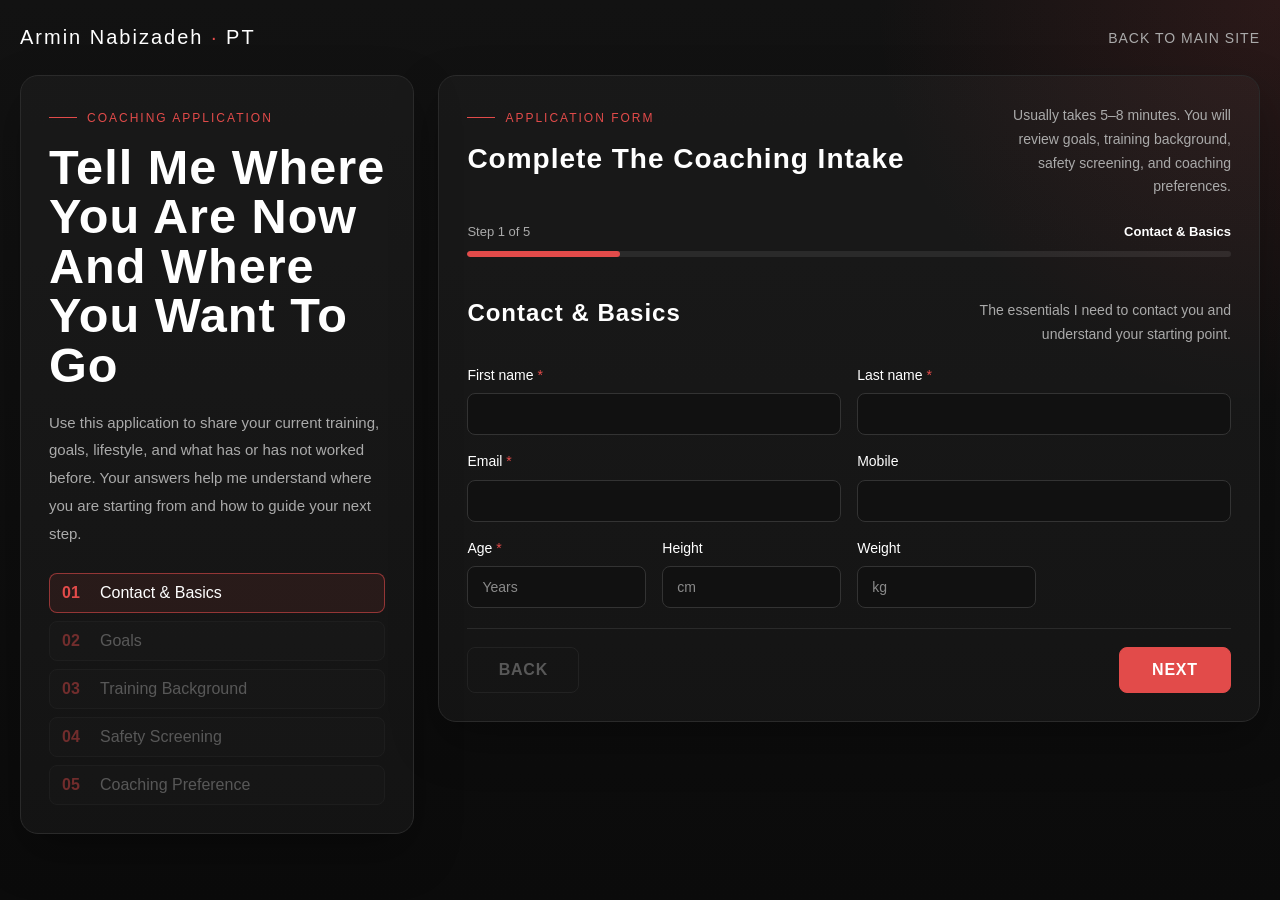
==== commit 97a977c0: "UI Improvements" ====
--- a/apply.html
+++ b/apply.html
@@ -3,7 +3,7 @@
 <head>
 <meta charset="UTF-8">
 <meta name="viewport" content="width=device-width, initial-scale=1.0">
-<meta http-equiv="Content-Security-Policy" content="default-src 'self'; base-uri 'none'; object-src 'none'; img-src 'self' data:; font-src https://fonts.gstatic.com; style-src 'self' 'unsafe-inline' https://fonts.googleapis.com; script-src 'self' https://unpkg.com/body-muscles@1.0.0/dist/umd/body-muscles.umd.min.js; connect-src 'self' https://api.web3forms.com; form-action https://api.web3forms.com; frame-src 'none'; upgrade-insecure-requests">
+<meta http-equiv="Content-Security-Policy" content="default-src 'self'; base-uri 'none'; object-src 'none'; img-src 'self' data:; font-src https://fonts.gstatic.com; style-src 'self' 'unsafe-inline' https://fonts.googleapis.com; script-src 'self'; connect-src 'self' https://api.web3forms.com; form-action https://api.web3forms.com; frame-src 'none'; upgrade-insecure-requests">
 <meta name="referrer" content="strict-origin-when-cross-origin">
 <link rel="icon" href="favicon/favicon.ico" sizes="any">
 <link rel="icon" type="image/svg+xml" href="favicon/favicon.svg">
@@ -24,7 +24,7 @@
     --border2: #333333;
     --text: #ffffff;
     --text2: #aaaaaa;
-    --text3: #666666;
+    --text3: #8a8a8a;
   }
   * { box-sizing: border-box; margin: 0; padding: 0; }
   html { overflow-x: hidden; }
@@ -42,6 +42,11 @@
   select,
   textarea { font: inherit; }
   a { color: inherit; }
+  a:focus-visible,
+  button:focus-visible {
+    outline: 2px solid var(--red);
+    outline-offset: 4px;
+  }
   .page-shell {
     width: min(1240px, calc(100% - 40px));
     margin: 0 auto;
@@ -64,7 +69,7 @@
   .back-link {
     text-decoration: none;
     color: var(--text2);
-    font-size: 13px;
+    font-size: 14px;
     letter-spacing: 1px;
     text-transform: uppercase;
   }
@@ -93,7 +98,7 @@
     gap: 10px;
     color: var(--red);
     letter-spacing: 2px;
-    font-size: 11px;
+    font-size: 12px;
     text-transform: uppercase;
     margin-bottom: 18px;
   }
@@ -138,7 +143,7 @@
   .quick-card span {
     display: block;
     color: var(--text2);
-    font-size: 13px;
+    font-size: 14px;
     line-height: 1.7;
   }
   .form-shell-header {
@@ -155,7 +160,7 @@
   }
   .form-shell-header p {
     color: var(--text2);
-    font-size: 13px;
+    font-size: 14px;
     line-height: 1.7;
     max-width: 28ch;
     text-align: right;
@@ -187,7 +192,7 @@
   }
   .form-section-header p {
     color: var(--text2);
-    font-size: 13px;
+    font-size: 14px;
     line-height: 1.7;
     max-width: 34ch;
     text-align: right;
@@ -215,13 +220,14 @@
   label,
   .field-label {
     color: var(--text);
-    font-size: 13px;
+    font-size: 14px;
     font-weight: 500;
     line-height: 1.45;
   }
   .form-field:has(input:required) > label::after,
   .form-field:has(select:required) > label::after,
   .form-field:has(textarea:required) > label::after,
+  fieldset.form-field:has(input:required) > legend::after,
   .question-block:has(input:required) > .field-label::after,
   .choice.terms:has(input:required) > span::after {
     content: ' *';
@@ -274,7 +280,7 @@
     border-radius: 8px;
     background: rgba(255,255,255,0.025);
     color: var(--text2);
-    font-size: 13px;
+    font-size: 14px;
     line-height: 1.45;
     padding: 12px;
   }
@@ -299,7 +305,7 @@
     border-left: 3px solid var(--red);
     background: rgba(226,75,74,0.08);
     color: var(--text2);
-    font-size: 13px;
+    font-size: 14px;
     line-height: 1.7;
     margin: 16px 0;
     padding: 14px 16px;
@@ -436,10 +442,153 @@
   .hidden-field {
     display: none;
   }
+  .selected-plan {
+    display: flex;
+    align-items: center;
+    justify-content: space-between;
+    gap: 18px;
+    border: 1px solid rgba(226,75,74,0.4);
+    border-radius: 8px;
+    background: rgba(226,75,74,0.08);
+    padding: 14px 16px;
+    margin-bottom: 22px;
+  }
+  .selected-plan[hidden] { display: none; }
+  .selected-plan-copy { display: grid; gap: 3px; }
+  .selected-plan-copy span {
+    color: var(--text2);
+    font-size: 12px;
+    text-transform: uppercase;
+    letter-spacing: 1px;
+  }
+  .selected-plan-copy strong { font-size: 15px; }
+  .selected-plan a {
+    color: var(--red);
+    font-size: 13px;
+    text-decoration: none;
+  }
+  .application-sections {
+    display: grid;
+    gap: 8px;
+    margin-top: 26px;
+  }
+  .application-sections + .quick-grid { display: none; }
+  .application-sections button {
+    display: grid;
+    grid-template-columns: 28px minmax(0, 1fr);
+    align-items: center;
+    gap: 10px;
+    width: 100%;
+    border: 1px solid var(--border);
+    border-radius: 8px;
+    background: rgba(255,255,255,0.02);
+    color: var(--text2);
+    cursor: pointer;
+    padding: 10px 12px;
+    text-align: left;
+  }
+  .application-sections button:disabled { cursor: not-allowed; opacity: 0.45; }
+  .application-sections button.is-current {
+    border-color: rgba(226,75,74,0.58);
+    color: var(--text);
+    background: rgba(226,75,74,0.09);
+  }
+  .application-section-number {
+    color: var(--red);
+    font-family: 'Oswald', sans-serif;
+    font-weight: 600;
+  }
+  .conditional-field[hidden] { display: none; }
+  fieldset {
+    border: 0;
+    min-width: 0;
+    padding: 0;
+  }
+  legend { padding: 0; }
+  .validation-summary {
+    border-left: 3px solid #ff8989;
+    background: rgba(255,90,90,0.08);
+    color: #ffb0b0;
+    border-radius: 6px;
+    padding: 13px 15px;
+    font-size: 14px;
+    line-height: 1.55;
+  }
+  .validation-summary[hidden] { display: none; }
+  .privacy-notice {
+    border: 1px solid var(--border);
+    border-radius: 8px;
+    color: var(--text2);
+    font-size: 14px;
+    line-height: 1.7;
+    padding: 15px 16px;
+  }
+  .privacy-notice a,
+  .terms a { color: var(--red); }
   .wizard-progress,
   .wizard-controls {
     display: none;
   }
+  .application-form.wizard-active { gap: 20px; }
+  .application-form.wizard-active .wizard-progress { display: block; }
+  .application-form.wizard-active .form-section {
+    display: none;
+    border-top: 0;
+    padding-top: 0;
+  }
+  .application-form.wizard-active .form-section.is-active { display: block; }
+  .application-form.wizard-active .form-actions { display: none; }
+  .application-form.wizard-active.wizard-last-step .form-actions { display: flex; }
+  .application-form.wizard-active .wizard-controls { display: flex; }
+  .application-form.wizard-active.wizard-last-step .wizard-next { display: none; }
+  .wizard-progress { margin-bottom: 22px; }
+  .wizard-progress-meta {
+    display: flex;
+    justify-content: space-between;
+    gap: 14px;
+    color: var(--text2);
+    font-size: 13px;
+    line-height: 1.4;
+    margin-bottom: 10px;
+  }
+  .wizard-progress-meta strong { color: var(--text); font-weight: 600; }
+  .wizard-progress-track {
+    height: 6px;
+    overflow: hidden;
+    border-radius: 999px;
+    background: rgba(255,255,255,0.08);
+  }
+  .wizard-progress-bar {
+    display: block;
+    width: 0;
+    height: 100%;
+    border-radius: inherit;
+    background: var(--red);
+    transition: width 0.25s ease;
+  }
+  .wizard-controls {
+    align-items: center;
+    justify-content: space-between;
+    gap: 12px;
+    border-top: 1px solid var(--border);
+    padding-top: 18px;
+  }
+  .wizard-button {
+    width: auto;
+    min-width: 112px;
+    border: 1px solid var(--border2);
+    border-radius: 8px;
+    color: var(--text);
+    cursor: pointer;
+    font-weight: 700;
+    letter-spacing: 0.8px;
+    text-transform: uppercase;
+    padding: 13px 16px;
+  }
+  .wizard-button.primary { border-color: var(--red); background: var(--red); }
+  .wizard-button.secondary { background: transparent; color: var(--text2); }
+  .wizard-button:disabled { cursor: not-allowed; opacity: 0.45; }
+  .wizard-button:focus-visible { outline: 2px solid #fff; outline-offset: 3px; }
   @media (max-width: 900px) {
     .page-shell {
       width: min(100% - 24px, 680px);
@@ -456,7 +605,7 @@
     .form-shell {
       padding: 22px;
     }
-    .intro { position: static; }
+    .intro { display: none; }
     h1 {
       font-size: clamp(30px, 10vw, 44px);
     }
@@ -467,97 +616,14 @@
     .quick-grid {
       display: none;
     }
-    .wizard-progress {
-      display: none;
-      margin-bottom: 22px;
-    }
-    .application-form.wizard-active .wizard-progress {
-      display: block;
-    }
-    .wizard-progress-meta {
-      display: flex;
-      justify-content: space-between;
-      gap: 14px;
-      color: var(--text2);
-      font-size: 12px;
-      line-height: 1.4;
-      margin-bottom: 10px;
-    }
-    .wizard-progress-meta strong {
-      color: var(--text);
-      font-weight: 600;
-    }
-    .wizard-progress-track {
-      height: 6px;
-      overflow: hidden;
-      border-radius: 999px;
-      background: rgba(255,255,255,0.08);
-    }
-    .wizard-progress-bar {
-      display: block;
-      width: 0;
-      height: 100%;
-      border-radius: inherit;
-      background: var(--red);
-      transition: width 0.25s ease;
-    }
-    .application-form.wizard-active {
-      gap: 20px;
-    }
-    .application-form.wizard-active .form-section {
-      display: none;
-      border-top: 0;
-      padding-top: 0;
-    }
-    .application-form.wizard-active .form-section.is-active {
-      display: block;
-    }
-    .application-form.wizard-active .form-actions {
-      display: none;
-    }
-    .application-form.wizard-active.wizard-last-step .form-actions {
-      display: flex;
-    }
-    .application-form.wizard-active .wizard-controls {
-      display: flex;
-    }
-    .application-form.wizard-active.wizard-last-step .wizard-next {
-      display: none;
-    }
     .wizard-controls {
-      align-items: center;
-      justify-content: space-between;
-      gap: 12px;
-      border-top: 1px solid var(--border);
-      padding-top: 18px;
-    }
-    .wizard-button {
-      width: auto;
-      min-width: 112px;
-      border: 1px solid var(--border2);
-      border-radius: 8px;
-      color: var(--text);
-      cursor: pointer;
-      font-weight: 700;
-      letter-spacing: 0.8px;
-      text-transform: uppercase;
-      padding: 13px 16px;
-    }
-    .wizard-button.primary {
-      border-color: var(--red);
-      background: var(--red);
-    }
-    .wizard-button.secondary {
-      background: transparent;
-      color: var(--text2);
-    }
-    .wizard-button:disabled {
-      cursor: not-allowed;
-      opacity: 0.45;
-    }
-    .wizard-button:focus-visible {
-      outline: 2px solid #fff;
-      outline-offset: 3px;
+      position: sticky;
+      bottom: 0;
+      z-index: 20;
+      margin: 0 -10px -10px;
+      padding: 14px 10px 10px;
+      background: rgba(17,17,17,0.97);
+      backdrop-filter: blur(10px);
     }
   }
   @media (max-width: 520px) {
@@ -623,10 +689,17 @@
         <div class="eyebrow">Coaching Application</div>
         <h1>Tell Me Where You Are Now And Where You Want To Go</h1>
         <p>Use this application to share your current training, goals, lifestyle, and what has or has not worked before. Your answers help me understand where you are starting from and how to guide your next step.</p>
+        <nav class="application-sections" aria-label="Application sections">
+          <button type="button" class="is-current" data-wizard-step="0"><span class="application-section-number">01</span><span>Contact &amp; Basics</span></button>
+          <button type="button" data-wizard-step="1" disabled><span class="application-section-number">02</span><span>Goals</span></button>
+          <button type="button" data-wizard-step="2" disabled><span class="application-section-number">03</span><span>Training Background</span></button>
+          <button type="button" data-wizard-step="3" disabled><span class="application-section-number">04</span><span>Safety Screening</span></button>
+          <button type="button" data-wizard-step="4" disabled><span class="application-section-number">05</span><span>Coaching Preference</span></button>
+        </nav>
         <div class="quick-grid">
           <div class="quick-card">
             <strong>Your starting point</strong>
-            <span>Tell me about your training history, schedule, injuries, confidence level, and the habits you are working with right now.</span>
+            <span>Tell me about your training history, schedule, confidence level, and the habits you are working with right now.</span>
           </div>
           <div class="quick-card">
             <strong>Your main goal</strong>
@@ -648,7 +721,14 @@
             <div class="eyebrow">Application Form</div>
             <h2>Complete The Coaching Intake</h2>
           </div>
-          <p>Take a few minutes to fill this out thoroughly. The more precise the answers, the better I can guide the next step.</p>
+          <p>Usually takes 5–8 minutes. You will review goals, training background, safety screening, and coaching preferences.</p>
+        </div>
+        <div class="selected-plan" id="selectedPlanNotice" hidden>
+          <div class="selected-plan-copy">
+            <span>Selected coaching option</span>
+            <strong id="selectedPlanName"></strong>
+          </div>
+          <a href="index.html#pricing-overview">Change</a>
         </div>
         <form
           class="application-form"
@@ -671,16 +751,17 @@
           <div class="wizard-progress" id="applicationWizardProgress">
             <div class="wizard-progress-meta">
               <span id="wizardStepCount">Step 1 of 5</span>
-              <strong id="wizardStepTitle">Contact Details</strong>
+              <strong id="wizardStepTitle">Contact &amp; Basics</strong>
             </div>
             <div class="wizard-progress-track" aria-hidden="true">
               <span class="wizard-progress-bar" id="wizardProgressBar"></span>
             </div>
           </div>
+          <div class="validation-summary" id="applicationValidationSummary" role="alert" tabindex="-1" hidden></div>
 
           <div class="form-section">
             <div class="form-section-header">
-              <h3>Contact Details</h3>
+              <h3>Contact &amp; Basics</h3>
               <p>The essentials I need to contact you and understand your starting point.</p>
             </div>
             <div class="field-grid">
@@ -723,8 +804,8 @@
               <p>What you want to achieve and what kind of change matters most right now.</p>
             </div>
             <div class="field-grid">
-              <div class="form-field full">
-                <span class="field-label">Which goals fit best?</span>
+              <fieldset class="form-field full">
+                <legend class="field-label">Which goals fit best?</legend>
                 <div class="choice-grid">
                   <label class="choice"><input type="checkbox" name="goal_areas[]" value="Improved health"><span>Improved health</span></label>
                   <label class="choice"><input type="checkbox" name="goal_areas[]" value="Improved endurance"><span>Improved endurance</span></label>
@@ -732,13 +813,13 @@
                   <label class="choice"><input type="checkbox" name="goal_areas[]" value="Increased muscle mass"><span>Increased muscle mass</span></label>
                   <label class="choice"><input type="checkbox" name="goal_areas[]" value="Fat loss"><span>Fat loss</span></label>
                 </div>
-              </div>
+              </fieldset>
               <div class="form-field full">
                 <label for="mainGoal">What is your goal with your training?</label>
-                <textarea id="mainGoal" name="main_training_goal" maxlength="2000"></textarea>
-              </div>
-              <div class="form-field full">
-                <span class="field-label">Timeline for achieving your goal</span>
+                <textarea id="mainGoal" name="main_training_goal" maxlength="2000" required></textarea>
+              </div>
+              <fieldset class="form-field full">
+                <legend class="field-label">Timeline for achieving your goal</legend>
                 <div class="choice-grid">
                   <label class="choice"><input type="radio" name="goal_timeline" value="8 weeks"><span>8 weeks</span></label>
                   <label class="choice"><input type="radio" name="goal_timeline" value="16 weeks"><span>16 weeks</span></label>
@@ -746,11 +827,13 @@
                   <label class="choice"><input type="radio" name="goal_timeline" value="32 weeks"><span>32 weeks</span></label>
                   <label class="choice"><input type="radio" name="goal_timeline" value="40 weeks"><span>40 weeks</span></label>
                   <label class="choice"><input type="radio" name="goal_timeline" value="1 year"><span>1 year</span></label>
+                  <label class="choice"><input type="radio" name="goal_timeline" value="No fixed deadline"><span>No fixed deadline</span></label>
+                  <label class="choice"><input type="radio" name="goal_timeline" value="Not sure yet"><span>Not sure yet</span></label>
                 </div>
-              </div>
+              </fieldset>
               <div class="form-field">
                 <label for="weeklyTraining">How many days per week can you realistically train?</label>
-                <select id="weeklyTraining" name="weekly_training_commitment">
+                <select id="weeklyTraining" name="weekly_training_commitment" required>
                   <option value="">Please select</option>
                   <option value="1 day per week">1 day per week</option>
                   <option value="2 days per week">2 days per week</option>
@@ -773,22 +856,22 @@
                 <label for="trainingHistory">Tell me about your training history.</label>
                 <textarea id="trainingHistory" name="training_history" maxlength="2000"></textarea>
               </div>
-              <div class="form-field">
-                <span class="field-label">Are you currently exercising regularly, at least 3x per week?</span>
+              <fieldset class="form-field">
+                <legend class="field-label">Are you currently exercising regularly, at least 3x per week?</legend>
                 <div class="choice-grid">
-                  <label class="choice"><input type="radio" name="currently_exercising" value="Yes"><span>Yes</span></label>
+                  <label class="choice"><input type="radio" name="currently_exercising" value="Yes" required><span>Yes</span></label>
                   <label class="choice"><input type="radio" name="currently_exercising" value="No"><span>No</span></label>
                 </div>
-              </div>
-              <div class="form-field">
-                <span class="field-label">Have you trained with a personal trainer before?</span>
+              </fieldset>
+              <fieldset class="form-field">
+                <legend class="field-label">Have you trained with a personal trainer before?</legend>
                 <div class="choice-grid">
                   <label class="choice"><input type="radio" name="trained_with_pt_before" value="Yes"><span>Yes</span></label>
                   <label class="choice"><input type="radio" name="trained_with_pt_before" value="No"><span>No</span></label>
                 </div>
-              </div>
-              <div class="form-field full">
-                <label for="previousTrainingType">If yes, what kind of training did you do?</label>
+              </fieldset>
+              <div class="form-field full conditional-field" id="previousTrainingField" hidden>
+                <label for="previousTrainingType">What kind of training are you doing now?</label>
                 <textarea id="previousTrainingType" name="previous_training_type" maxlength="2000"></textarea>
               </div>
             </div>
@@ -796,73 +879,17 @@
 
           <div class="form-section">
             <div class="form-section-header">
-              <h3>Health And PAR-Q</h3>
-              <p>Health conditions, injuries, and the full PAR-Q screening before training starts.</p>
-            </div>
-            <div class="field-grid">
-              <div class="form-field full">
-                <label for="healthConditions">If you have any diagnosed health problems, list the condition(s).</label>
-                <textarea id="healthConditions" name="diagnosed_health_conditions" maxlength="2000"></textarea>
-              </div>
-              <div class="form-field full">
-                <label for="injuries">If you have any injuries, please list them. If none, write None.</label>
-                <textarea id="injuries" name="injuries" maxlength="2000" required></textarea>
-              </div>
-            </div>
+              <h3>Safety Screening</h3>
+              <p>The full health and PAR-Q screening is completed separately before training starts.</p>
+            </div>
+            <p class="privacy-notice">For your privacy, this website does not ask you to submit diagnoses, injury details, medication information, or PAR-Q answers through the application form. Read the <a href="privacy.html" target="_blank" rel="noopener">Privacy Policy</a> for more information.</p>
             <div class="notice">
-              <strong>If you answer yes to one or more PAR-Q questions,</strong> talk to your doctor before becoming much more physically active or before doing a fitness appraisal.
-            </div>
-            <div class="field-grid">
-              <div class="question-block full">
-                <span class="field-label">Has your doctor ever said that you have a heart condition and that you should only do physical activity recommended by a doctor?</span>
-                <div class="choice-grid tight">
-                  <label class="choice"><input type="radio" name="parq_heart_condition" value="No" required><span>No</span></label>
-                  <label class="choice"><input type="radio" name="parq_heart_condition" value="Yes"><span>Yes</span></label>
-                </div>
-              </div>
-              <div class="question-block full">
-                <span class="field-label">Do you feel pain in your chest when you do physical activity?</span>
-                <div class="choice-grid tight">
-                  <label class="choice"><input type="radio" name="parq_chest_pain_activity" value="No" required><span>No</span></label>
-                  <label class="choice"><input type="radio" name="parq_chest_pain_activity" value="Yes"><span>Yes</span></label>
-                </div>
-              </div>
-              <div class="question-block full">
-                <span class="field-label">In the past month, have you had chest pain when you were not doing physical activity?</span>
-                <div class="choice-grid tight">
-                  <label class="choice"><input type="radio" name="parq_chest_pain_rest" value="No" required><span>No</span></label>
-                  <label class="choice"><input type="radio" name="parq_chest_pain_rest" value="Yes"><span>Yes</span></label>
-                </div>
-              </div>
-              <div class="question-block full">
-                <span class="field-label">Do you lose your balance because of dizziness, or do you ever lose consciousness?</span>
-                <div class="choice-grid tight">
-                  <label class="choice"><input type="radio" name="parq_dizziness_balance" value="No" required><span>No</span></label>
-                  <label class="choice"><input type="radio" name="parq_dizziness_balance" value="Yes"><span>Yes</span></label>
-                </div>
-              </div>
-              <div class="question-block full">
-                <span class="field-label">Do you have a bone or joint problem that could be made worse by a change in your physical activity?</span>
-                <div class="choice-grid tight">
-                  <label class="choice"><input type="radio" name="parq_bone_joint_problem" value="No" required><span>No</span></label>
-                  <label class="choice"><input type="radio" name="parq_bone_joint_problem" value="Yes"><span>Yes</span></label>
-                </div>
-              </div>
-              <div class="question-block full">
-                <span class="field-label">Is your doctor currently prescribing drugs for your blood pressure or heart condition?</span>
-                <div class="choice-grid tight">
-                  <label class="choice"><input type="radio" name="parq_prescribed_drugs" value="No" required><span>No</span></label>
-                  <label class="choice"><input type="radio" name="parq_prescribed_drugs" value="Yes"><span>Yes</span></label>
-                </div>
-              </div>
-              <div class="question-block full">
-                <span class="field-label">Do you know of any other reason why you should not do physical activity?</span>
-                <div class="choice-grid tight">
-                  <label class="choice"><input type="radio" name="parq_other_reason" value="No" required><span>No</span></label>
-                  <label class="choice"><input type="radio" name="parq_other_reason" value="Yes"><span>Yes</span></label>
-                </div>
-              </div>
-            </div>
+              <strong>Before coaching begins,</strong> you will need to complete a separate safety screening. Medical clearance may be required depending on your answers.
+            </div>
+            <label class="choice terms full">
+              <input type="checkbox" name="pre_training_screening_acknowledgement" value="Acknowledged" required>
+              <span>I understand that coaching cannot begin until the required health and PAR-Q screening has been completed through the process provided by the coach.</span>
+            </label>
           </div>
 
           <div class="form-section">
@@ -871,27 +898,27 @@
               <p>Choose the kind of support you are most interested in. We can refine the details together.</p>
             </div>
             <div class="field-grid">
-              <div class="form-field full">
-                <span class="field-label">Which option are you applying for?</span>
+              <fieldset class="form-field full">
+                <legend class="field-label">Which option are you applying for?</legend>
                 <div class="choice-grid">
-                  <label class="choice"><input type="radio" name="package_interest" value="Workout Plan, 30 euro per program"><span>Workout Plan, €30 per program</span></label>
-                  <label class="choice"><input type="radio" name="package_interest" value="Plan + Intro Session, 80 euro package"><span>Plan + Intro Session, €80 package</span></label>
-                  <label class="choice"><input type="radio" name="package_interest" value="In-Person Coaching, 70 euro per session"><span>In-Person Coaching, €70 per session</span></label>
-                  <label class="choice"><input type="radio" name="package_interest" value="Online Coaching, 20 euro per session"><span>Online Coaching, €20 per session</span></label>
+                  <label class="choice"><input type="radio" name="package_interest" value="Workout Plan, 30 euro per program" data-plan="workout-plan" required><span>Workout Plan, €30 per program</span></label>
+                  <label class="choice"><input type="radio" name="package_interest" value="Plan + Intro Session, 80 euro package" data-plan="plan-intro"><span>Plan + Intro Session, €80 package</span></label>
+                  <label class="choice"><input type="radio" name="package_interest" value="In-Person Coaching, 70 euro per session" data-plan="in-person"><span>In-Person Coaching, €70 per session</span></label>
+                  <label class="choice"><input type="radio" name="package_interest" value="Online Coaching, 35 euro per session" data-plan="online"><span>Online Coaching, €35 per session</span></label>
                   <label class="choice"><input type="radio" name="package_interest" value="Not sure yet"><span>Not sure yet</span></label>
                 </div>
-              </div>
-              <div class="form-field full">
-                <span class="field-label">Where do you prefer to train?</span>
+              </fieldset>
+              <fieldset class="form-field full">
+                <legend class="field-label">Where do you prefer to train?</legend>
                 <div class="choice-grid">
                   <label class="choice"><input type="radio" name="training_location" value="Home"><span>Home</span></label>
                   <label class="choice"><input type="radio" name="training_location" value="Gym"><span>Gym</span></label>
                   <label class="choice"><input type="radio" name="training_location" value="Both or flexible"><span>Both or flexible</span></label>
                 </div>
-              </div>
+              </fieldset>
               <label class="choice terms full">
                 <input type="checkbox" name="information_accuracy_confirmation" value="Confirmed" required>
-                <span>All the information on this form is correct to the best of my knowledge. I have sought and followed any necessary medical advice, and I understand that the information given will be kept confidential.</span>
+                <span>I confirm that the information in this application is accurate to the best of my knowledge.</span>
               </label>
             </div>
           </div>
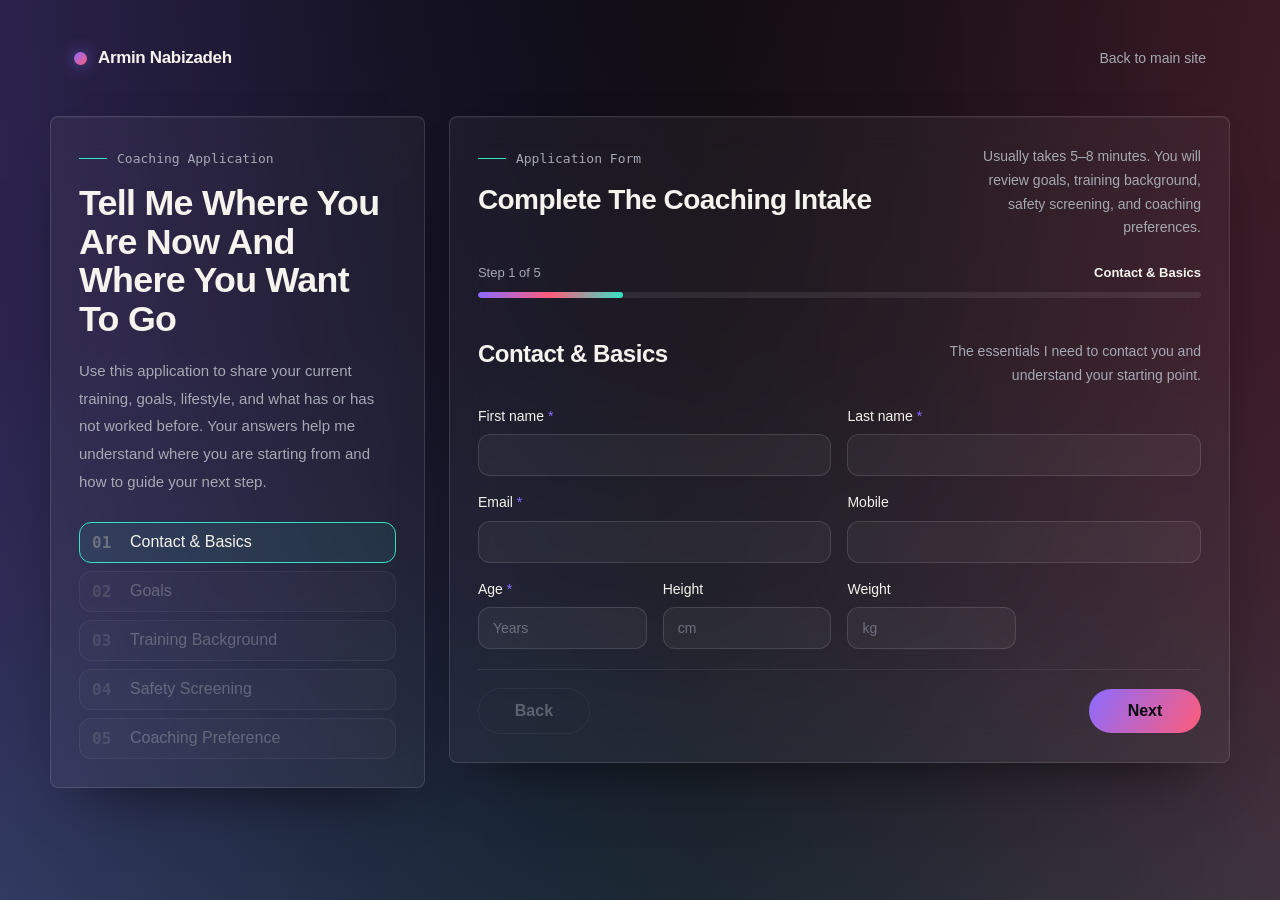
==== commit bf4e6630: "face lift with new design" ====
--- a/apply.html
+++ b/apply.html
@@ -13,11 +13,13 @@
 <link rel="manifest" href="favicon/site.webmanifest">
 <meta name="theme-color" content="#000000">
 <title>Apply For Coaching · Armin Nabizadeh</title>
-<link href="https://fonts.googleapis.com/css2?family=Oswald:wght@400;500;600;700&amp;family=Inter:wght@300;400;500&amp;display=swap" rel="stylesheet">
+<link rel="preconnect" href="https://fonts.googleapis.com">
+<link rel="preconnect" href="https://fonts.gstatic.com" crossorigin>
+<link href="https://fonts.googleapis.com/css2?family=Space+Grotesk:wght@500;600;700&amp;family=IBM+Plex+Mono:wght@400;500&amp;family=Inter:wght@400;500;600;700&amp;display=swap" rel="stylesheet">
 <style>
   :root {
-    --red: #E24B4A;
-    --red-dark: #b83736;
+    --red: #8B6BFF;
+    --red-dark: #7558e8;
     --bg: #111111;
     --bg2: #1a1a1a;
     --border: #2a2a2a;
@@ -31,7 +33,7 @@
   body {
     font-family: 'Inter', sans-serif;
     background:
-      radial-gradient(circle at top right, rgba(226,75,74,0.12), transparent 26%),
+      radial-gradient(circle at top right, rgba(139,107,255,0.12), transparent 26%),
       linear-gradient(180deg, #121212 0%, #0b0b0b 100%);
     color: var(--text);
     min-height: 100vh;
@@ -60,7 +62,7 @@
     margin-bottom: 26px;
   }
   .brand {
-    font-family: 'Oswald', sans-serif;
+    font-family: 'Space Grotesk', sans-serif;
     font-size: 20px;
     letter-spacing: 2px;
     text-decoration: none;
@@ -109,9 +111,9 @@
     background: var(--red);
   }
   h1 {
-    font-family: 'Oswald', sans-serif;
-    font-size: clamp(34px, 3.8vw, 54px);
-    line-height: 1.02;
+    font-family: 'Space Grotesk', sans-serif;
+    font-size: clamp(30px, 2.8vw, 42px);
+    line-height: 1.08;
     letter-spacing: 1px;
     margin-bottom: 18px;
   }
@@ -135,7 +137,7 @@
   }
   .quick-card strong {
     display: block;
-    font-family: 'Oswald', sans-serif;
+    font-family: 'Space Grotesk', sans-serif;
     font-size: 18px;
     margin-bottom: 8px;
     letter-spacing: 1px;
@@ -154,7 +156,7 @@
     margin-bottom: 24px;
   }
   .form-shell-header h2 {
-    font-family: 'Oswald', sans-serif;
+    font-family: 'Space Grotesk', sans-serif;
     font-size: 28px;
     letter-spacing: 1px;
   }
@@ -186,7 +188,7 @@
     margin-bottom: 18px;
   }
   .form-section-header h3 {
-    font-family: 'Oswald', sans-serif;
+    font-family: 'Space Grotesk', sans-serif;
     font-size: 24px;
     letter-spacing: 1px;
   }
@@ -256,7 +258,7 @@
   textarea:focus {
     outline: none;
     border-color: var(--red);
-    box-shadow: 0 0 0 3px rgba(226,75,74,0.14);
+    box-shadow: 0 0 0 3px rgba(139,107,255,0.14);
     background: rgba(20,20,20,1);
   }
   input::placeholder,
@@ -303,7 +305,7 @@
   }
   .notice {
     border-left: 3px solid var(--red);
-    background: rgba(226,75,74,0.08);
+    background: rgba(139,107,255,0.08);
     color: var(--text2);
     font-size: 14px;
     line-height: 1.7;
@@ -405,7 +407,7 @@
   }
 
   .success-title {
-    font-family: 'Oswald', sans-serif;
+    font-family: 'Space Grotesk', sans-serif;
     font-size: 28px;
     font-weight: 600;
     color: var(--text);
@@ -447,9 +449,9 @@
     align-items: center;
     justify-content: space-between;
     gap: 18px;
-    border: 1px solid rgba(226,75,74,0.4);
+    border: 1px solid rgba(139,107,255,0.4);
     border-radius: 8px;
-    background: rgba(226,75,74,0.08);
+    background: rgba(139,107,255,0.08);
     padding: 14px 16px;
     margin-bottom: 22px;
   }
@@ -489,13 +491,13 @@
   }
   .application-sections button:disabled { cursor: not-allowed; opacity: 0.45; }
   .application-sections button.is-current {
-    border-color: rgba(226,75,74,0.58);
+    border-color: rgba(139,107,255,0.58);
     color: var(--text);
-    background: rgba(226,75,74,0.09);
+    background: rgba(139,107,255,0.09);
   }
   .application-section-number {
     color: var(--red);
-    font-family: 'Oswald', sans-serif;
+    font-family: 'Space Grotesk', sans-serif;
     font-weight: 600;
   }
   .conditional-field[hidden] { display: none; }
@@ -677,11 +679,12 @@
     }
   }
 </style>
+<link rel="stylesheet" href="design-system.css">
 </head>
-<body>
+<body class="application-page">
   <div class="page-shell">
     <div class="topbar">
-      <a href="index.html" class="brand">Armin Nabizadeh <span>·</span> PT</a>
+      <a href="index.html" class="brand"><span class="brand-dot" aria-hidden="true"></span>Armin Nabizadeh</a>
       <a href="index.html" class="back-link">Back to main site</a>
     </div>
     <div class="hero">
@@ -737,7 +740,7 @@
           method="POST"
         >
           <input type="hidden" name="access_key" value="9183abf9-58bc-42ac-a1d8-88a473420cde">
-          <input type="hidden" name="subject" value="New Coaching Application — Fitstronomy">
+          <input type="hidden" name="subject" value="New Coaching Application from Fitstronomy">
           <input type="hidden" name="_subject" value="New Fitstronomy coaching application">
           <input type="hidden" name="_captcha" value="false">
           <div class="hidden-field" aria-hidden="true">
--- a/design-system.css
+++ b/design-system.css
@@ -0,0 +1,1009 @@
+:root {
+  --bg-1: #0a0a0f;
+  --bg-2: #120e1c;
+  --text: #f5f3ee;
+  --text-soft: #a6a9b4;
+  --text-faint: #6e7180;
+  --glass-bg: rgba(255, 255, 255, 0.045);
+  --glass-bg-strong: rgba(255, 255, 255, 0.07);
+  --glass-border: rgba(255, 255, 255, 0.12);
+  --grad-a: #8b6bff;
+  --grad-b: #ff5c7a;
+  --grad-c: #34e2c6;
+  --accent-light: #c0a8ff;
+
+  /* Compatibility aliases for the existing component CSS. */
+  --red: var(--grad-a);
+  --red-dark: #7558e8;
+  --bg: var(--bg-1);
+  --bg2: rgba(255, 255, 255, 0.045);
+  --bg3: rgba(255, 255, 255, 0.07);
+  --panel: rgba(255, 255, 255, 0.045);
+  --border: rgba(255, 255, 255, 0.08);
+  --border2: var(--glass-border);
+  --text2: var(--text-soft);
+  --text3: var(--text-faint);
+  --muted: var(--text-soft);
+}
+
+html { background: var(--bg-1); }
+
+body {
+  background:
+    linear-gradient(0deg, rgba(52, 226, 198, 0.11) 0%, rgba(52, 226, 198, 0.035) 34%, transparent 62%),
+    linear-gradient(90deg, rgba(139, 107, 255, 0.25) 0%, rgba(139, 107, 255, 0.1) 28%, transparent 55%),
+    linear-gradient(270deg, rgba(255, 92, 122, 0.2) 0%, rgba(255, 92, 122, 0.075) 30%, transparent 58%),
+    linear-gradient(180deg, #0a0a0f 0%, #0d0d16 48%, #120e1c 100%) !important;
+  background-attachment: fixed !important;
+  color: var(--text);
+  font-family: 'Inter', sans-serif !important;
+  overflow-x: hidden;
+  -webkit-font-smoothing: antialiased;
+}
+
+body.intro-lock { overflow: hidden; }
+.intro-pending .reveal { animation-play-state: paused; }
+
+/* Anatomy intro */
+.intro-overlay {
+  position: fixed;
+  inset: 0;
+  z-index: 500;
+  display: grid;
+  min-height: 100dvh;
+  place-items: center;
+  overflow: hidden;
+  background:
+    linear-gradient(135deg, rgba(139, 107, 255, 0.2), transparent 38%),
+    linear-gradient(225deg, rgba(255, 92, 122, 0.14), transparent 42%),
+    linear-gradient(180deg, var(--bg-1), var(--bg-2));
+  color: var(--text);
+  opacity: 1;
+  visibility: visible;
+  transition: opacity 0.7s ease, visibility 0.7s ease;
+}
+.intro-overlay.is-hidden { opacity: 0; visibility: hidden; pointer-events: none; }
+.intro-canvas-wrap { position: absolute; inset: 0; z-index: 1; width: 100%; height: 100%; }
+.body-muscles-container { display: flex; width: 100%; height: 100%; align-items: center; justify-content: center; }
+.body-muscles-container svg { width: auto; max-height: 88vh; }
+.intro-copy {
+  position: absolute;
+  right: 0;
+  bottom: 56px;
+  left: 0;
+  z-index: 2;
+  text-align: center;
+  pointer-events: none;
+}
+.intro-statement {
+  position: absolute;
+  right: 20px;
+  bottom: 0;
+  left: 20px;
+  color: var(--text);
+  font-family: 'Space Grotesk', sans-serif;
+  font-size: clamp(26px, 4.5vw, 48px);
+  font-weight: 600;
+  letter-spacing: -0.02em;
+  opacity: 0;
+  transform: translateY(10px);
+  transition: opacity 0.45s ease, transform 0.45s ease;
+}
+.intro-statement.is-visible { opacity: 1; transform: translateY(0); }
+.intro-statement span {
+  background: linear-gradient(120deg, var(--grad-a), var(--grad-b));
+  background-clip: text;
+  -webkit-background-clip: text;
+  color: transparent;
+}
+.intro-skip {
+  position: absolute;
+  top: 24px;
+  right: 24px;
+  z-index: 3;
+  padding: 10px 17px;
+  border: 1px solid var(--glass-border);
+  border-radius: 999px;
+  background: var(--glass-bg);
+  color: var(--text-soft);
+  cursor: pointer;
+  backdrop-filter: blur(14px);
+  -webkit-backdrop-filter: blur(14px);
+}
+.intro-skip:hover { background: var(--glass-bg-strong); color: var(--text); }
+
+h1,
+h2,
+h3,
+.section-title,
+.stat-num,
+.nav-logo,
+.brand,
+.footer-logo,
+.pricing-card-title,
+.pricing-price,
+.summary-value,
+.success-title {
+  font-family: 'Space Grotesk', sans-serif !important;
+  letter-spacing: -0.02em !important;
+}
+
+p,
+li,
+label,
+input,
+select,
+textarea,
+button,
+a { font-family: 'Inter', sans-serif; }
+
+.submit-button,
+.wizard-button,
+.contact-form button,
+.pricing-plan-cta,
+.pricing-preview-cta { text-transform: none !important; letter-spacing: 0 !important; }
+
+.section-tag,
+.application-section-number,
+.pricing-badge,
+.plan-duration,
+.updated,
+.eyebrow,
+.stat-label,
+.price-value + small,
+.pricing-preview-price small,
+.pricing-price small {
+  font-family: 'IBM Plex Mono', monospace !important;
+}
+
+.guide-kicker,
+.field-group label,
+.summary-label,
+.meal-plan-header,
+.plan-duration,
+.back-link,
+.selected-plan-copy span,
+.about-social-copy strong {
+  letter-spacing: 0 !important;
+  text-transform: none !important;
+}
+
+a:focus-visible,
+button:focus-visible,
+input:focus-visible,
+select:focus-visible,
+textarea:focus-visible,
+.hamburger:focus-visible {
+  outline: 2px solid var(--grad-c) !important;
+  outline-offset: 3px !important;
+}
+
+section,
+#services,
+#pricing-overview,
+#nutrition,
+#about,
+#contact,
+.stats,
+footer { background: transparent !important; }
+
+.brand-dot {
+  display: inline-block;
+  width: 13px;
+  height: 13px;
+  flex: 0 0 13px;
+  border-radius: 50%;
+  background: linear-gradient(135deg, var(--grad-a), var(--grad-b));
+  box-shadow: 0 0 16px rgba(139, 107, 255, 0.7);
+}
+
+/* Header */
+.site-nav {
+  position: sticky;
+  top: 0;
+  z-index: 30;
+  padding: 26px 48px;
+  background: rgba(10, 10, 15, 0.55) !important;
+  border-bottom: 1px solid rgba(255, 255, 255, 0.06);
+  backdrop-filter: blur(14px);
+  -webkit-backdrop-filter: blur(14px);
+}
+
+.nav-logo,
+.brand,
+.footer-logo {
+  display: inline-flex;
+  align-items: center;
+  gap: 11px;
+  color: var(--text) !important;
+  font-size: 17px !important;
+  font-weight: 600;
+  text-decoration: none;
+}
+.nav-logo,
+.brand { font-weight: 700; }
+.brand-lockup { display: grid; gap: 3px; }
+.nav-logo .brand-name {
+  color: var(--text) !important;
+  font-family: 'Space Grotesk', sans-serif;
+  font-size: 17px;
+  font-weight: 700;
+  line-height: 1;
+  letter-spacing: -0.02em;
+}
+.nav-logo .brand-role {
+  color: var(--text-faint) !important;
+  font-family: 'IBM Plex Mono', monospace;
+  font-size: 10.5px;
+  font-weight: 500;
+  line-height: 1.1;
+  letter-spacing: 0;
+}
+
+.nav-links { gap: 30px; }
+.nav-links a,
+.nav-links button {
+  color: var(--text-soft);
+  font-size: 14.5px;
+  font-weight: 500;
+  letter-spacing: 0;
+}
+.nav-links a:hover,
+.nav-links button:hover { color: var(--text); }
+
+.nav-links .nav-cta,
+.btn-primary,
+.submit-button,
+.contact-form button,
+.nutrition-actions button {
+  border: 0 !important;
+  border-radius: 999px !important;
+  background: linear-gradient(120deg, var(--grad-a), var(--grad-b)) !important;
+  color: var(--bg-1) !important;
+  box-shadow: 0 14px 34px -10px rgba(139, 107, 255, 0.55);
+  font-weight: 600 !important;
+  transition: transform 0.2s, box-shadow 0.2s !important;
+}
+.nav-links .nav-cta { padding: 10px 22px; box-shadow: 0 8px 24px -8px rgba(139, 107, 255, 0.6); }
+.nav-links .nav-cta:hover,
+.btn-primary:hover,
+.submit-button:hover,
+.contact-form button:hover,
+.nutrition-actions button:hover {
+  transform: translateY(-1px);
+  box-shadow: 0 18px 38px -12px rgba(139, 107, 255, 0.68);
+}
+
+/* Hero */
+.home-page .hero {
+  display: grid;
+  grid-template-columns: minmax(0, 1fr) 470px;
+  gap: 64px;
+  align-items: center;
+  width: min(100%, 1180px);
+  min-height: 0;
+  margin: 0 auto;
+  padding: 80px 48px 64px;
+  overflow: visible;
+}
+.home-page .hero-grid-bg { display: none; }
+.home-page .hero-content { max-width: 760px; }
+.home-page .hero h1 {
+  max-width: 14ch;
+  margin-bottom: 28px;
+  color: var(--text) !important;
+  font-size: clamp(2.8rem, 5.3vw, 4.75rem);
+  font-weight: 700;
+  line-height: 0.98;
+  letter-spacing: -0.02em !important;
+}
+.home-page .hero h1 .accent { color: inherit !important; }
+.home-page .hero-sub {
+  max-width: 52ch;
+  margin-bottom: 40px;
+  color: var(--text-soft);
+  font-size: 18px;
+  font-weight: 400;
+  line-height: 1.65;
+}
+.home-page .hero-proof,
+.home-page .hero-framework { display: none !important; }
+.home-page .hero-cta { gap: 14px; }
+.home-page .hero-cta .btn-primary,
+.home-page .hero-cta .btn-secondary {
+  min-height: 52px;
+  border-radius: 999px !important;
+  padding: 15px 29px;
+  font-size: 16px;
+  font-weight: 600;
+}
+.home-page .hero-cta .btn-primary { padding: 16px 30px; }
+.home-page .hero-cta .btn-secondary,
+.btn-secondary,
+.btn-ghost {
+  border: 1px solid var(--glass-border) !important;
+  border-radius: 999px !important;
+  background: transparent !important;
+  color: var(--text) !important;
+  box-shadow: none;
+}
+.home-page .hero-cta .btn-secondary:hover,
+.btn-secondary:hover,
+.btn-ghost:hover { background: var(--glass-bg) !important; }
+
+.reveal {
+  opacity: 0;
+  transform: translateY(14px);
+  animation: rise 0.7s cubic-bezier(0.2, 0.8, 0.2, 1) forwards;
+}
+.reveal.d1 { animation-delay: 0.05s; }
+.reveal.d2 { animation-delay: 0.15s; }
+.reveal.d3 { animation-delay: 0.25s; }
+.reveal.d4 { animation-delay: 0.35s; }
+@keyframes rise { to { opacity: 1; transform: translateY(0); } }
+
+/* Coaching cycle */
+.dial-stage { perspective: 1100px; }
+.dial {
+  position: relative;
+  width: 100%;
+  max-width: 470px;
+  margin: 0 auto;
+  transform-style: preserve-3d;
+  transition: transform 0.35s cubic-bezier(0.2, 0.8, 0.2, 1);
+}
+.dial-rings { position: relative; z-index: 1; display: block; width: 100%; height: auto; overflow: visible; }
+.dial-aura {
+  position: absolute;
+  inset: 8%;
+  border-radius: 50%;
+  background: conic-gradient(from 0deg, rgba(139, 107, 255, 0.34), rgba(255, 92, 122, 0.28), rgba(52, 226, 198, 0.27), rgba(139, 107, 255, 0.34));
+  filter: blur(18px);
+  -webkit-mask: radial-gradient(circle, transparent 0 54%, #000 65% 74%, transparent 84%);
+  mask: radial-gradient(circle, transparent 0 54%, #000 65% 74%, transparent 84%);
+  animation: cycle-spin 26s linear infinite;
+  pointer-events: none;
+}
+@keyframes cycle-spin { to { transform: rotate(360deg); } }
+.cycle-tick { stroke: rgba(255, 255, 255, 0.16); stroke-width: 1.5; stroke-linecap: round; }
+.cycle-tick.is-major { stroke: rgba(255, 255, 255, 0.32); stroke-width: 2; }
+.sat-trail { fill: none; stroke: rgba(255, 255, 255, 0.18); stroke-width: 1; }
+.sat { fill: var(--text); opacity: 0.55; }
+.sat-orbit { transform-origin: 200px 200px; animation: satellite-orbit 22s linear infinite; }
+@keyframes satellite-orbit { to { transform: rotate(360deg); } }
+.arc-track { fill: none; stroke: rgba(255, 255, 255, 0.06); stroke-width: 17; stroke-linecap: round; }
+.cycle-arc {
+  fill: none;
+  stroke-width: 17;
+  stroke-linecap: round;
+  stroke-dasharray: 100;
+  stroke-dashoffset: 100;
+  opacity: 0.28;
+  animation: cycle-draw 1s cubic-bezier(0.2, 0.8, 0.2, 1) forwards;
+  transition: opacity 0.4s ease, stroke-width 0.4s ease;
+}
+.cycle-segment[data-cycle-segment="0"] .cycle-arc { animation-delay: 0.4s; }
+.cycle-segment[data-cycle-segment="1"] .cycle-arc { animation-delay: 0.56s; }
+.cycle-segment[data-cycle-segment="2"] .cycle-arc { animation-delay: 0.72s; }
+@keyframes cycle-draw { to { stroke-dashoffset: 0; } }
+.cycle-segment.is-active .cycle-arc { opacity: 1; stroke-width: 20; }
+.cycle-segment:hover .cycle-arc { opacity: 0.6; }
+.cycle-segment.is-active:hover .cycle-arc,
+.cycle-segment:focus-visible .cycle-arc { opacity: 1; }
+.cycle-segment:focus { outline: none; }
+.cycle-comet {
+  fill: none;
+  stroke: var(--text);
+  stroke-width: 20;
+  stroke-linecap: round;
+  stroke-dasharray: 7 93;
+  stroke-dashoffset: 100;
+  opacity: 0;
+  mix-blend-mode: overlay;
+  pointer-events: none;
+}
+.cycle-segment.is-active .cycle-comet { opacity: 0.85; animation: cycle-comet 2.6s linear infinite; }
+@keyframes cycle-comet { to { stroke-dashoffset: 0; } }
+.cycle-hit { fill: none; stroke: transparent; stroke-width: 56; cursor: pointer; }
+.cycle-node { fill: var(--bg-1); stroke-width: 2.5; transition: r 0.35s cubic-bezier(0.2, 0.8, 0.2, 1); }
+.cycle-segment.is-active .cycle-node { r: 10; }
+.cycle-node-halo { fill: none; stroke-width: 2; opacity: 0; }
+.cycle-segment.is-active .cycle-node-halo { opacity: 1; animation: cycle-ping 2.4s ease-out infinite; }
+@keyframes cycle-ping {
+  0% { r: 10; opacity: 0.7; }
+  70%, 100% { r: 26; opacity: 0; }
+}
+.cycle-label {
+  fill: var(--text-faint);
+  font-family: 'IBM Plex Mono', monospace;
+  font-size: 12.5px;
+  transition: fill 0.3s ease;
+  pointer-events: none;
+}
+.cycle-segment.is-active .cycle-label { fill: var(--text); }
+.dial-center {
+  position: absolute;
+  top: 50%;
+  left: 50%;
+  z-index: 2;
+  display: flex;
+  width: 56%;
+  aspect-ratio: 1;
+  padding: 0 9%;
+  flex-direction: column;
+  align-items: center;
+  justify-content: center;
+  border: 1px solid var(--glass-border);
+  border-radius: 50%;
+  background: rgba(12, 12, 20, 0.72);
+  box-shadow: inset 0 1px 0 rgba(255, 255, 255, 0.08), 0 40px 70px -40px rgba(0, 0, 0, 0.9);
+  text-align: center;
+  transform: translate(-50%, -50%) translateZ(38px);
+  backdrop-filter: blur(20px);
+  -webkit-backdrop-filter: blur(20px);
+}
+.cycle-viz { display: none; width: 112px; height: 56px; margin-bottom: 12px; }
+.cycle-viz.is-visible { display: block; }
+.dial-title { margin: 0 0 9px; font-size: 28px; font-weight: 700; line-height: 1; letter-spacing: -0.015em; }
+.dial-body { margin: 0; color: var(--text-soft); font-size: 13px; line-height: 1.55; }
+.dial-copy.is-changing { animation: cycle-swap 0.4s ease forwards; }
+@keyframes cycle-swap { from { opacity: 0; transform: translateY(7px); } to { opacity: 1; transform: none; } }
+.measure-bar { transform-origin: 0 50%; animation: cycle-measure 0.8s cubic-bezier(0.2, 0.8, 0.2, 1) forwards; }
+.measure-bar:nth-of-type(2) { animation-delay: 0.1s; }
+.measure-bar:nth-of-type(3) { animation-delay: 0.2s; }
+@keyframes cycle-measure { from { transform: scaleX(0); } to { transform: scaleX(1); } }
+.measure-sweep { animation: measure-sweep 1.8s ease-in-out infinite; }
+@keyframes measure-sweep { 0%, 100% { transform: translateX(0); } 50% { transform: translateX(96px); } }
+.build-block { opacity: 0; animation: cycle-stack 0.5s cubic-bezier(0.2, 0.8, 0.2, 1) forwards; }
+.build-block:nth-of-type(1) { animation-delay: 0.05s; }
+.build-block:nth-of-type(2) { animation-delay: 0.18s; }
+.build-block:nth-of-type(3) { animation-delay: 0.31s; }
+.build-block:nth-of-type(4) { animation-delay: 0.44s; }
+@keyframes cycle-stack { from { opacity: 0; transform: translateY(-14px); } to { opacity: 1; transform: none; } }
+.progress-line {
+  fill: none;
+  stroke: var(--grad-c);
+  stroke-width: 3;
+  stroke-linecap: round;
+  stroke-linejoin: round;
+  stroke-dasharray: 100;
+  stroke-dashoffset: 100;
+  animation: cycle-draw 1s cubic-bezier(0.2, 0.8, 0.2, 1) forwards;
+}
+.progress-tip { opacity: 0; animation: cycle-fade-in 0.4s ease 1s forwards; }
+@keyframes cycle-fade-in { to { opacity: 1; } }
+.dial-caption { margin: 24px 0 0; color: var(--text-faint); font-family: 'IBM Plex Mono', monospace; font-size: 12px; text-align: center; }
+.intro-pending .dial-aura,
+.intro-pending .sat-orbit,
+.intro-pending .cycle-arc,
+.intro-pending .cycle-comet,
+.intro-pending .cycle-node-halo,
+.intro-pending .measure-bar,
+.intro-pending .measure-sweep { animation-play-state: paused; }
+
+/* Shared section typography */
+section { padding: 88px 48px; }
+.section-inner { max-width: 1180px; }
+.section-tag,
+.eyebrow {
+  color: var(--text-soft) !important;
+  font-size: 13px !important;
+  letter-spacing: 0 !important;
+  text-transform: none !important;
+}
+.section-tag::before,
+.eyebrow::before { background: var(--grad-c) !important; }
+.section-title { color: var(--text); font-weight: 600; }
+.section-subtitle,
+.about-text p,
+.contact-info p,
+.nutrition-intro { color: var(--text-soft) !important; }
+
+/* Static glass surfaces */
+.service-card,
+.pricing-card,
+.pricing-preview-item,
+.nutrition-panel,
+.nutrition-results,
+.coach-guide,
+.guide-highlight,
+.guide-mini-card,
+.summary-card,
+.macro-card,
+.meal-plan,
+.form-shell,
+.intro,
+.privacy-notice,
+.quick-card,
+.success-card {
+  border: 1px solid var(--glass-border) !important;
+  border-radius: 8px !important;
+  background: var(--glass-bg) !important;
+  box-shadow: 0 30px 60px -35px rgba(0, 0, 0, 0.7), inset 0 1px 0 rgba(255, 255, 255, 0.06) !important;
+  backdrop-filter: blur(18px);
+  -webkit-backdrop-filter: blur(18px);
+}
+
+.guide-orbit { background: var(--grad-c) !important; box-shadow: 0 0 10px rgba(52, 226, 198, 0.55) !important; }
+.guide-pill.is-active { color: var(--text) !important; background: rgba(52, 226, 198, 0.09) !important; }
+.summary-value.accent {
+  background: linear-gradient(120deg, var(--grad-a), var(--grad-c));
+  background-clip: text;
+  -webkit-background-clip: text;
+  color: transparent !important;
+}
+
+.services-heading {
+  display: grid;
+  grid-template-columns: minmax(0, 1fr) minmax(300px, 0.7fr);
+  gap: 64px;
+  align-items: end;
+  margin-bottom: 40px;
+}
+.services-heading .section-title {
+  max-width: 11ch;
+  margin-bottom: 0;
+  font-size: clamp(38px, 5vw, 60px);
+  line-height: 1.08;
+}
+.services-heading .section-subtitle {
+  max-width: 44ch;
+  margin: 0 0 4px;
+}
+.services-grid {
+  display: grid;
+  grid-template-columns: repeat(12, minmax(0, 1fr));
+  gap: 12px 16px;
+  max-width: 1080px;
+  padding: 0 0 18px 24px;
+  perspective: 1200px;
+}
+.service-card {
+  --service-accent: var(--accent-light);
+  --service-surface: rgba(31, 27, 45, 0.84);
+  display: grid;
+  min-height: 260px;
+  padding: 0;
+  border: 0 !important;
+  background: transparent !important;
+  box-shadow: none !important;
+  cursor: pointer;
+  transform-style: preserve-3d;
+  transition: transform 0.6s cubic-bezier(0.45, 0, 0.55, 1);
+  backdrop-filter: none;
+  -webkit-backdrop-filter: none;
+}
+.service-card--violet { grid-column: 1 / span 7; }
+.service-card--coral { grid-column: 8 / span 4; top: 18px; }
+.service-card--teal { grid-column: 2 / span 4; top: 0; }
+.service-card--silver { grid-column: 6 / span 7; top: 18px; }
+.service-card--violet { --service-accent: #a68cff; --service-surface: rgba(46, 37, 70, 0.86); }
+.service-card--coral { --service-accent: #ff6485; --service-surface: rgba(57, 37, 50, 0.86); }
+.service-card--teal { --service-accent: #49e3cc; --service-surface: rgba(29, 46, 52, 0.86); }
+.service-card--silver { --service-accent: #d2d6e0; --service-surface: rgba(42, 47, 58, 0.88); }
+.service-card.is-flipped { transform: rotateY(180deg); }
+.service-card:focus-visible { outline: 2px solid var(--service-accent); outline-offset: 4px; }
+.card-face {
+  position: relative;
+  grid-area: 1 / 1;
+  padding: 22px;
+  border: 1px solid var(--glass-border) !important;
+  border-radius: 8px;
+  background: var(--service-surface) !important;
+  box-shadow: 0 30px 60px -35px rgba(0, 0, 0, 0.7), inset 0 1px 0 rgba(255, 255, 255, 0.06) !important;
+  backface-visibility: hidden;
+  -webkit-backface-visibility: hidden;
+  backdrop-filter: blur(18px);
+  -webkit-backdrop-filter: blur(18px);
+}
+.card-front { display: flex; flex-direction: column; }
+.card-back {
+  display: flex;
+  margin: 0;
+  padding: 22px;
+  flex-direction: column;
+  justify-content: space-between;
+  transform: rotateY(180deg);
+}
+.service-card:hover .card-face { border-color: var(--service-accent) !important; }
+.service-meta {
+  display: flex;
+  align-items: center;
+  justify-content: space-between;
+  gap: 20px;
+  min-height: 30px;
+  margin-bottom: 18px;
+}
+.service-signal {
+  width: 10px;
+  height: 10px;
+  flex: 0 0 auto;
+  border-radius: 50%;
+  background: var(--service-accent);
+  box-shadow: 0 0 14px var(--service-accent);
+}
+.service-mode {
+  padding: 5px 11px;
+  border: 1px solid rgba(255, 255, 255, 0.11);
+  border-radius: 999px;
+  color: var(--text-faint);
+  font-family: 'IBM Plex Mono', monospace;
+  font-size: 11px;
+  white-space: nowrap;
+}
+.service-card h3 {
+  margin-bottom: 8px;
+  font-size: 20px;
+  line-height: 1.25;
+  letter-spacing: 0;
+}
+.service-card .card-front > p {
+  max-width: 54ch;
+  color: var(--text-soft);
+  font-size: 14px;
+  line-height: 1.55;
+}
+.service-benefits {
+  display: flex;
+  flex-wrap: wrap;
+  gap: 8px;
+  margin-top: 14px;
+}
+.service-benefits span {
+  padding: 6px 9px;
+  border-radius: 6px;
+  background: rgba(255, 255, 255, 0.055);
+  color: var(--text-faint);
+  font-family: 'IBM Plex Mono', monospace;
+  font-size: 11px;
+  line-height: 1.35;
+}
+.card-flip-hint {
+  display: flex;
+  align-items: center;
+  gap: 8px;
+  margin-top: auto;
+  padding-top: 12px;
+  color: var(--service-accent);
+  font-family: 'IBM Plex Mono', monospace;
+  font-size: 12px;
+  letter-spacing: 0;
+}
+.card-flip-hint::before {
+  width: 14px;
+  height: 1px;
+  border: 0;
+  border-radius: 0;
+  background: var(--service-accent);
+}
+.card-back-label { color: var(--text-faint) !important; letter-spacing: 0; text-transform: none; }
+.card-back-label::before { background: var(--service-accent) !important; }
+.card-back-fact { color: var(--text-soft); }
+
+.about-image {
+  border: 1px solid var(--glass-border) !important;
+  border-radius: 8px !important;
+  box-shadow: 0 30px 60px -35px rgba(0, 0, 0, 0.7) !important;
+}
+.about-image::before,
+.about-image::after { display: none; }
+.badge { border-color: var(--glass-border) !important; background: var(--glass-bg); color: var(--text-soft); font-family: 'IBM Plex Mono', monospace !important; letter-spacing: 0; }
+
+/* Open figures row: revealed once when it enters the viewport. */
+.stats-section {
+  width: min(100%, 1276px);
+  margin: 0 auto;
+  padding: 0 48px 60px;
+}
+.stats {
+  position: relative;
+  display: grid;
+  width: 100%;
+  grid-template-columns: repeat(3, 1fr);
+  gap: 0;
+  margin: 0;
+  padding-top: 40px;
+  overflow: visible;
+  border: 0;
+  border-radius: 0;
+}
+.stats::before {
+  content: '';
+  position: absolute;
+  top: 0;
+  left: 0;
+  width: 0;
+  height: 1px;
+  background: linear-gradient(90deg, rgba(255, 255, 255, 0.28), rgba(255, 255, 255, 0.28) 82%, transparent);
+  transition: width 1.1s cubic-bezier(0.2, 0.8, 0.2, 1);
+}
+.stats.in::before { width: 100%; }
+.fig {
+  position: relative;
+  padding: 0 44px;
+}
+.fig:first-child { padding-left: 0; }
+.fig:last-child { padding-right: 0; }
+.fig + .fig::before {
+  content: '';
+  position: absolute;
+  top: 4px;
+  bottom: 6px;
+  left: 0;
+  width: 1px;
+  background: linear-gradient(180deg, rgba(255, 255, 255, 0.14), transparent 70%);
+}
+.fig-label {
+  display: block;
+  margin-bottom: 14px;
+  color: var(--text-faint);
+  font-family: 'IBM Plex Mono', monospace;
+  font-size: 12px;
+}
+.fig-num {
+  display: flex;
+  align-items: baseline;
+  gap: 2px;
+  margin-bottom: 22px;
+  color: var(--tone);
+  font-family: 'Space Grotesk', sans-serif;
+  font-size: clamp(2.6rem, 4.4vw, 3.6rem);
+  font-weight: 700;
+  line-height: 0.9;
+  letter-spacing: -0.025em;
+}
+.fig-num .unit {
+  color: var(--text-soft);
+  font-size: 0.46em;
+  font-weight: 600;
+}
+.bars {
+  display: flex;
+  height: 38px;
+  align-items: flex-end;
+  gap: 6px;
+  margin-bottom: 18px;
+}
+.bars .u {
+  width: 9px;
+  border-radius: 3px 3px 1px 1px;
+  background: var(--tone);
+  opacity: 0.9;
+  transform: scaleY(0);
+  transform-origin: bottom;
+  transition: transform 0.5s cubic-bezier(0.2, 0.9, 0.3, 1.15);
+}
+.stats.in .bars .u { transform: none; }
+.fig-note {
+  max-width: 26ch;
+  margin: 0;
+  color: var(--text-soft);
+  font-size: 13px;
+  line-height: 1.5;
+}
+.stats-foot {
+  display: flex;
+  align-items: center;
+  justify-content: space-between;
+  gap: 24px;
+  margin-top: 40px;
+  padding-top: 22px;
+  border-top: 1px solid rgba(255, 255, 255, 0.07);
+  color: var(--text-faint);
+  font-family: 'IBM Plex Mono', monospace;
+  font-size: 12px;
+}
+.stats-foot .live {
+  display: inline-flex;
+  align-items: center;
+  gap: 8px;
+}
+.stats-foot .live i {
+  width: 6px;
+  height: 6px;
+  border-radius: 50%;
+  background: var(--grad-c);
+  box-shadow: 0 0 8px var(--grad-c);
+  animation: breathe 2.6s ease-in-out infinite;
+}
+@keyframes breathe { 0%, 100% { opacity: 1; } 50% { opacity: 0.3; } }
+
+/* Pricing */
+.pricing-overview-header { align-items: end; }
+.pricing-preview-list { gap: 16px; border: 0; }
+.pricing-preview-item { border-right: 1px solid var(--glass-border) !important; padding: 26px; }
+.pricing-preview-price,
+.pricing-price { color: var(--text); font-family: 'Space Grotesk', sans-serif; }
+.pricing-preview-cta,
+.pricing-plan-cta,
+.pricing-ask-link { color: var(--text) !important; border-color: var(--glass-border) !important; border-radius: 999px !important; }
+.pricing-modal { background: transparent !important; }
+.pricing-dialog {
+  border: 1px solid var(--glass-border) !important;
+  border-radius: 8px !important;
+  background:
+    radial-gradient(circle at 100% 0%, rgba(139, 107, 255, 0.18), transparent 42%),
+    radial-gradient(circle at 0% 100%, rgba(52, 226, 198, 0.12), transparent 42%),
+    rgba(18, 14, 28, 0.86) !important;
+  box-shadow: 0 30px 80px rgba(0, 0, 0, 0.55) !important;
+}
+.pricing-card.featured {
+  border: 1px solid var(--accent-light) !important;
+  background: rgba(18, 18, 27, 0.96) !important;
+}
+.pricing-card::before { content: none !important; }
+.pricing-badge { background: var(--glass-bg-strong) !important; color: var(--text-soft) !important; letter-spacing: 0; text-transform: none; }
+.plan-duration { color: var(--text-soft) !important; }
+.pricing-list li::before { background: linear-gradient(135deg, var(--grad-a), var(--grad-b)) !important; }
+.currency-switcher { padding: 4px; border: 1px solid var(--glass-border); border-radius: 999px; background: var(--glass-bg); }
+.currency-btn { border-radius: 999px !important; color: var(--text-soft) !important; }
+.currency-btn.is-active { background: linear-gradient(120deg, var(--grad-a), var(--grad-b)) !important; color: var(--bg-1) !important; }
+
+/* Forms */
+input,
+select,
+textarea,
+.contact-form input,
+.contact-form textarea {
+  border: 1px solid var(--glass-border) !important;
+  border-radius: 12px !important;
+  background: var(--glass-bg) !important;
+  color: var(--text) !important;
+}
+input:focus,
+select:focus,
+textarea:focus,
+.contact-form input:focus,
+.contact-form textarea:focus {
+  border-color: var(--grad-c) !important;
+  outline: none;
+  box-shadow: 0 0 0 3px rgba(52, 226, 198, 0.14) !important;
+}
+.choice { border-color: var(--glass-border) !important; border-radius: 12px !important; background: var(--glass-bg) !important; color: var(--text-soft) !important; }
+.choice input { accent-color: var(--grad-c); }
+.choice:has(input:checked) { border-color: rgba(52, 226, 198, 0.58) !important; background: rgba(52, 226, 198, 0.08) !important; }
+
+/* Application */
+.page-shell { width: min(1180px, calc(100% - 48px)); }
+.topbar { border-bottom-color: var(--glass-border) !important; }
+.application-sections button { border-color: var(--glass-border) !important; border-radius: 12px !important; background: var(--glass-bg) !important; }
+.application-sections button.is-current { border-color: var(--grad-c) !important; background: rgba(52, 226, 198, 0.08) !important; }
+.application-section-number { color: var(--text-faint) !important; }
+.wizard-progress-bar { background: linear-gradient(90deg, var(--grad-a), var(--grad-b), var(--grad-c)) !important; }
+.wizard-button { border-radius: 999px !important; }
+.wizard-button.primary { border: 0 !important; background: linear-gradient(120deg, var(--grad-a), var(--grad-b)) !important; color: var(--bg-1) !important; }
+.selected-plan { border-color: var(--glass-border) !important; border-radius: 14px !important; background: var(--glass-bg) !important; }
+.selected-plan a,
+.privacy-notice a,
+.terms a { color: var(--grad-c) !important; }
+.notice { border-left-color: var(--grad-c) !important; background: rgba(52, 226, 198, 0.07) !important; }
+
+/* Privacy and footer */
+.topbar { padding: 22px max(24px, calc((100% - 1180px) / 2)); }
+.privacy-page > main { max-width: 900px; }
+.privacy-page > main a { color: var(--grad-c); }
+.privacy-page > main .notice { border-radius: 0 8px 8px 0; }
+footer { border-color: var(--glass-border); }
+.footer-logo { color: var(--text) !important; }
+.footer-social a { border: 1px solid var(--glass-border); border-radius: 50%; }
+
+@media (max-width: 1060px) {
+  .home-page .hero {
+    grid-template-columns: 1fr;
+    gap: 60px;
+    padding: 60px 26px 86px;
+  }
+  .home-page .hero-content { max-width: 760px; }
+  .home-page .hero h1 { font-size: clamp(2.8rem, 8vw, 5.4rem); }
+  .dial { max-width: 380px; }
+}
+
+@media (max-width: 980px) {
+  .site-nav { padding: 18px 26px; }
+  section { padding-left: 26px; padding-right: 26px; }
+  .stats-section { padding: 0 26px 56px; }
+  .stats {
+    width: 100%;
+    grid-template-columns: 1fr;
+    gap: 38px;
+  }
+  .fig { padding: 0; }
+  .fig + .fig { padding-top: 34px; }
+  .fig + .fig::before {
+    top: 0;
+    right: 0;
+    bottom: auto;
+    left: 0;
+    width: auto;
+    height: 1px;
+    background: linear-gradient(90deg, rgba(255, 255, 255, 0.14), transparent 60%);
+  }
+  .stats-foot {
+    flex-direction: column;
+    align-items: flex-start;
+    gap: 10px;
+  }
+}
+
+@media (max-width: 900px) {
+  .services-heading {
+    grid-template-columns: 1fr;
+    gap: 20px;
+    margin-bottom: 36px;
+  }
+  .services-heading .section-title { max-width: 12ch; }
+  .services-heading .section-subtitle { max-width: 56ch; }
+  .services-grid {
+    grid-template-columns: 1fr;
+    gap: 10px;
+    max-width: none;
+    padding: 0 0 20px;
+  }
+  .service-card--wide,
+  .service-card--compact { grid-column: 1 / -1; }
+  .service-card--violet,
+  .service-card--coral,
+  .service-card--teal,
+  .service-card--silver { top: 0; }
+  .service-card--violet { width: 96%; justify-self: start; }
+  .service-card--coral { width: 88%; justify-self: end; }
+  .service-card--teal { width: 86%; margin-left: 5%; justify-self: start; }
+  .service-card--silver { width: 94%; justify-self: end; }
+}
+
+@media (max-width: 768px) {
+  .nav-links { background: rgba(10, 10, 15, 0.94) !important; border-color: var(--glass-border) !important; backdrop-filter: blur(18px); -webkit-backdrop-filter: blur(18px); }
+  .hamburger span { background: var(--text); }
+  .pricing-card { border-radius: 8px !important; }
+  .stats { grid-template-columns: 1fr; }
+  .stat { padding: 22px 24px; text-align: left; }
+  .stat-num { font-size: 30px; }
+}
+
+@media (max-width: 520px) {
+  .site-nav { padding: 16px 20px; }
+  .home-page .hero { gap: 48px; padding: 52px 20px 72px; }
+  .home-page .hero h1 { font-size: clamp(2.8rem, 14vw, 4rem); }
+  .home-page .hero-sub { font-size: 16px; }
+  .home-page .hero-cta { flex-direction: column; }
+  .home-page .hero-cta .btn-primary,
+  .home-page .hero-cta .btn-secondary { width: 100%; }
+  .dial-title { font-size: 22px; }
+  .dial-body { font-size: 12px; }
+  .cycle-viz { width: 92px; height: 44px; margin-bottom: 9px; }
+  section { padding-left: 20px; padding-right: 20px; }
+  .stats-section { padding-right: 20px; padding-left: 20px; }
+  .stats { width: 100%; grid-template-columns: 1fr; }
+  .stat { border-right: 0; }
+  .stat:last-child { grid-column: auto; text-align: left; }
+  .services-heading .section-title { font-size: 38px; }
+  .service-card { min-height: 260px; }
+  .service-meta { margin-bottom: 18px; }
+  .service-card h3 { font-size: 20px; }
+  .page-shell { width: min(100% - 20px, 680px); }
+  .form-shell { border-radius: 8px !important; }
+}
+
+@media (prefers-reduced-motion: reduce) {
+  .intro-overlay { display: none; }
+  .reveal { animation: none; opacity: 1; transform: none; }
+  .dial-copy.is-changing,
+  .measure-bar,
+  .build-block,
+  .progress-tip { animation: none; opacity: 1; transform: none; }
+  .cycle-arc,
+  .progress-line { animation: none; stroke-dashoffset: 0; }
+  .dial-aura,
+  .cycle-comet,
+  .cycle-node-halo,
+  .measure-sweep,
+  .sat-orbit { animation: none; }
+  .cycle-comet { opacity: 0 !important; }
+  .dial { transition: none; }
+  .stats::before { width: 100%; transition: none; }
+  .bars .u { transform: none; transition: none; }
+  .stats-foot .live i { animation: none; }
+  *,
+  *::before,
+  *::after { scroll-behavior: auto !important; transition-duration: 0.01ms !important; animation-duration: 0.01ms !important; animation-iteration-count: 1 !important; }
+}
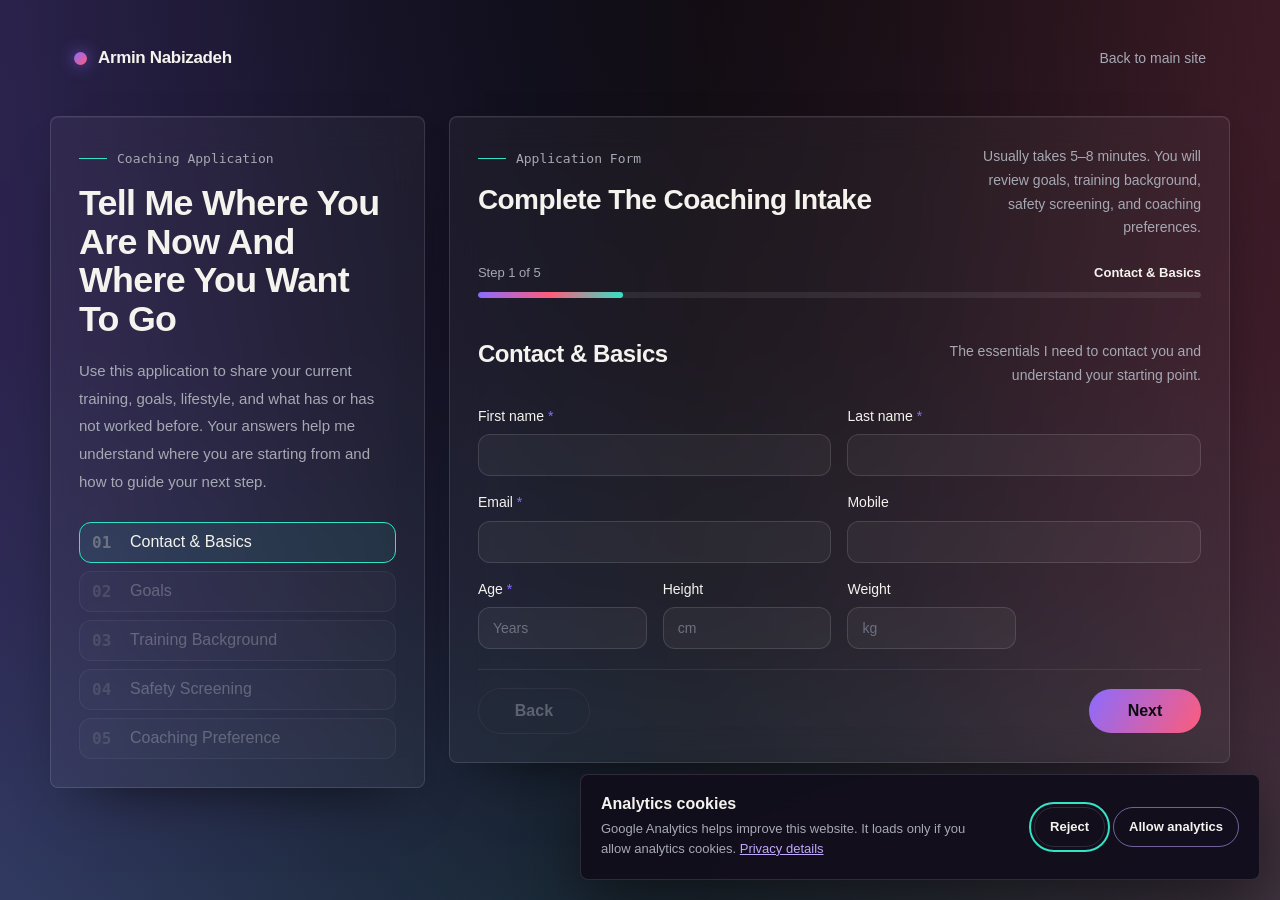
==== commit 7e4acdd3: "google analytics setup" ====
--- a/apply.html
+++ b/apply.html
@@ -3,7 +3,7 @@
 <head>
 <meta charset="UTF-8">
 <meta name="viewport" content="width=device-width, initial-scale=1.0">
-<meta http-equiv="Content-Security-Policy" content="default-src 'self'; base-uri 'none'; object-src 'none'; img-src 'self' data:; font-src https://fonts.gstatic.com; style-src 'self' 'unsafe-inline' https://fonts.googleapis.com; script-src 'self'; connect-src 'self' https://api.web3forms.com; form-action https://api.web3forms.com; frame-src 'none'; upgrade-insecure-requests">
+<meta http-equiv="Content-Security-Policy" content="default-src 'self'; base-uri 'none'; object-src 'none'; img-src 'self' data: https://*.google-analytics.com https://www.googletagmanager.com; font-src https://fonts.gstatic.com; style-src 'self' 'unsafe-inline' https://fonts.googleapis.com; script-src 'self' https://www.googletagmanager.com; connect-src 'self' https://api.web3forms.com https://*.google-analytics.com https://*.analytics.google.com https://www.googletagmanager.com; form-action https://api.web3forms.com; frame-src 'none'; upgrade-insecure-requests">
 <meta name="referrer" content="strict-origin-when-cross-origin">
 <link rel="icon" href="favicon/favicon.ico" sizes="any">
 <link rel="icon" type="image/svg+xml" href="favicon/favicon.svg">
@@ -11,7 +11,7 @@
 <link rel="icon" type="image/png" sizes="16x16" href="favicon/favicon-16x16.png">
 <link rel="apple-touch-icon" sizes="180x180" href="favicon/favicon-180x180.png">
 <link rel="manifest" href="favicon/site.webmanifest">
-<meta name="theme-color" content="#000000">
+<meta name="theme-color" content="#0a0a0f">
 <title>Apply For Coaching · Armin Nabizadeh</title>
 <link rel="preconnect" href="https://fonts.googleapis.com">
 <link rel="preconnect" href="https://fonts.gstatic.com" crossorigin>
@@ -100,7 +100,7 @@
     gap: 10px;
     color: var(--red);
     letter-spacing: 2px;
-    font-size: 12px;
+    font-size: 13px;
     text-transform: uppercase;
     margin-bottom: 18px;
   }
@@ -459,7 +459,7 @@
   .selected-plan-copy { display: grid; gap: 3px; }
   .selected-plan-copy span {
     color: var(--text2);
-    font-size: 12px;
+    font-size: 13px;
     text-transform: uppercase;
     letter-spacing: 1px;
   }
@@ -643,7 +643,7 @@
       letter-spacing: 1.4px;
     }
     .back-link {
-      font-size: 12px;
+      font-size: 13px;
     }
     .intro,
     .form-shell {
@@ -684,8 +684,8 @@
 <body class="application-page">
   <div class="page-shell">
     <div class="topbar">
-      <a href="index.html" class="brand"><span class="brand-dot" aria-hidden="true"></span>Armin Nabizadeh</a>
-      <a href="index.html" class="back-link">Back to main site</a>
+      <a href="index.html?from=apply" class="brand"><span class="brand-dot" aria-hidden="true"></span>Armin Nabizadeh</a>
+      <a href="index.html?from=apply" class="back-link">Back to main site</a>
     </div>
     <div class="hero">
       <section class="intro">
@@ -731,7 +731,7 @@
             <span>Selected coaching option</span>
             <strong id="selectedPlanName"></strong>
           </div>
-          <a href="index.html#pricing-overview">Change</a>
+          <a href="index.html?from=apply#pricing-overview">Change</a>
         </div>
         <form
           class="application-form"
@@ -951,9 +951,10 @@
         Thank you, your application has been received.<br>
         I will review it and get back to you soon.
       </p>
-      <a href="index.html" class="success-back">← Back to site</a>
+      <a href="index.html?from=apply" class="success-back">← Back to site</a>
     </div>
   </div>
   <script src="application-form.js"></script>
+  <script src="analytics.js"></script>
 </body>
 </html>
--- a/design-system.css
+++ b/design-system.css
@@ -58,10 +58,11 @@
     linear-gradient(225deg, rgba(255, 92, 122, 0.14), transparent 42%),
     linear-gradient(180deg, var(--bg-1), var(--bg-2));
   color: var(--text);
-  opacity: 1;
-  visibility: visible;
+  opacity: 0;
+  visibility: hidden;
   transition: opacity 0.7s ease, visibility 0.7s ease;
 }
+.intro-overlay[data-ready="true"] { opacity: 1; visibility: visible; }
 .intro-overlay.is-hidden { opacity: 0; visibility: hidden; pointer-events: none; }
 .intro-canvas-wrap { position: absolute; inset: 0; z-index: 1; width: 100%; height: 100%; }
 .body-muscles-container { display: flex; width: 100%; height: 100%; align-items: center; justify-content: center; }
@@ -234,7 +235,7 @@
 .nav-logo .brand-role {
   color: var(--text-faint) !important;
   font-family: 'IBM Plex Mono', monospace;
-  font-size: 10.5px;
+  font-size: 12px;
   font-weight: 500;
   line-height: 1.1;
   letter-spacing: 0;
@@ -352,7 +353,16 @@
   transform-style: preserve-3d;
   transition: transform 0.35s cubic-bezier(0.2, 0.8, 0.2, 1);
 }
-.dial-rings { position: relative; z-index: 1; display: block; width: 100%; height: auto; overflow: visible; }
+.dial-rings {
+  position: relative;
+  z-index: 1;
+  display: block;
+  width: 100%;
+  height: auto;
+  overflow: visible;
+  -webkit-user-select: none;
+  user-select: none;
+}
 .dial-aura {
   position: absolute;
   inset: 8%;
@@ -387,10 +397,57 @@
 .cycle-segment[data-cycle-segment="2"] .cycle-arc { animation-delay: 0.72s; }
 @keyframes cycle-draw { to { stroke-dashoffset: 0; } }
 .cycle-segment.is-active .cycle-arc { opacity: 1; stroke-width: 20; }
-.cycle-segment:hover .cycle-arc { opacity: 0.6; }
-.cycle-segment.is-active:hover .cycle-arc,
-.cycle-segment:focus-visible .cycle-arc { opacity: 1; }
-.cycle-segment:focus { outline: none; }
+@media (hover: hover) {
+  .cycle-segment:hover .cycle-arc { opacity: 0.6; }
+  .cycle-segment.is-active:hover .cycle-arc { opacity: 1; }
+}
+.cycle-segment {
+  -webkit-tap-highlight-color: transparent;
+}
+.dial-steps {
+  position: absolute;
+  inset: 0;
+  z-index: 3;
+  pointer-events: none;
+}
+.dial-step {
+  position: absolute;
+  top: var(--step-y);
+  left: var(--step-x);
+  width: 48px;
+  height: 48px;
+  margin: 0;
+  padding: 0;
+  transform: translate(-50%, -50%);
+  border: 0;
+  border-radius: 50%;
+  background: transparent;
+  cursor: pointer;
+  pointer-events: auto;
+  -webkit-tap-highlight-color: transparent;
+}
+.dial-step span {
+  position: absolute;
+  width: 1px;
+  height: 1px;
+  overflow: hidden;
+  clip-path: inset(50%);
+  white-space: nowrap;
+}
+.dial-step:focus { outline: none; }
+.cycle-flow { pointer-events: none; }
+.cycle-flow-arc {
+  fill: none;
+  stroke: var(--text-faint);
+  stroke-width: 1.2;
+  stroke-linecap: round;
+  stroke-dasharray: 2 9;
+  opacity: 0.55;
+}
+.cycle-flow-head {
+  fill: var(--text-faint);
+  opacity: 0.75;
+}
 .cycle-comet {
   fill: none;
   stroke: var(--text);
@@ -405,9 +462,9 @@
 .cycle-segment.is-active .cycle-comet { opacity: 0.85; animation: cycle-comet 2.6s linear infinite; }
 @keyframes cycle-comet { to { stroke-dashoffset: 0; } }
 .cycle-hit { fill: none; stroke: transparent; stroke-width: 56; cursor: pointer; }
-.cycle-node { fill: var(--bg-1); stroke-width: 2.5; transition: r 0.35s cubic-bezier(0.2, 0.8, 0.2, 1); }
+.cycle-node { fill: var(--bg-1); stroke-width: 2.5; transition: r 0.4s cubic-bezier(0.2, 0.8, 0.2, 1); }
 .cycle-segment.is-active .cycle-node { r: 10; }
-.cycle-node-halo { fill: none; stroke-width: 2; opacity: 0; }
+.cycle-node-halo { fill: none; stroke-width: 2; opacity: 0; transition: opacity 0.4s ease; }
 .cycle-segment.is-active .cycle-node-halo { opacity: 1; animation: cycle-ping 2.4s ease-out infinite; }
 @keyframes cycle-ping {
   0% { r: 10; opacity: 0.7; }
@@ -416,8 +473,8 @@
 .cycle-label {
   fill: var(--text-faint);
   font-family: 'IBM Plex Mono', monospace;
-  font-size: 12.5px;
-  transition: fill 0.3s ease;
+  font-size: 13px;
+  transition: fill 0.4s ease;
   pointer-events: none;
 }
 .cycle-segment.is-active .cycle-label { fill: var(--text); }
@@ -472,7 +529,7 @@
 }
 .progress-tip { opacity: 0; animation: cycle-fade-in 0.4s ease 1s forwards; }
 @keyframes cycle-fade-in { to { opacity: 1; } }
-.dial-caption { margin: 24px 0 0; color: var(--text-faint); font-family: 'IBM Plex Mono', monospace; font-size: 12px; text-align: center; }
+.dial-caption { margin: 24px 0 0; color: var(--text-faint); font-family: 'IBM Plex Mono', monospace; font-size: 13px; text-align: center; }
 .intro-pending .dial-aura,
 .intro-pending .sat-orbit,
 .intro-pending .cycle-arc,
@@ -628,7 +685,7 @@
   border-radius: 999px;
   color: var(--text-faint);
   font-family: 'IBM Plex Mono', monospace;
-  font-size: 11px;
+  font-size: 13px;
   white-space: nowrap;
 }
 .service-card h3 {
@@ -655,7 +712,7 @@
   background: rgba(255, 255, 255, 0.055);
   color: var(--text-faint);
   font-family: 'IBM Plex Mono', monospace;
-  font-size: 11px;
+  font-size: 13px;
   line-height: 1.35;
 }
 .card-flip-hint {
@@ -666,7 +723,7 @@
   padding-top: 12px;
   color: var(--service-accent);
   font-family: 'IBM Plex Mono', monospace;
-  font-size: 12px;
+  font-size: 13px;
   letter-spacing: 0;
 }
 .card-flip-hint::before {
@@ -738,7 +795,7 @@
   margin-bottom: 14px;
   color: var(--text-faint);
   font-family: 'IBM Plex Mono', monospace;
-  font-size: 12px;
+  font-size: 13px;
 }
 .fig-num {
   display: flex;
@@ -773,7 +830,7 @@
   transform-origin: bottom;
   transition: transform 0.5s cubic-bezier(0.2, 0.9, 0.3, 1.15);
 }
-.stats.in .bars .u { transform: none; }
+.fig.in .bars .u { transform: none; }
 .fig-note {
   max-width: 26ch;
   margin: 0;
@@ -781,6 +838,17 @@
   font-size: 13px;
   line-height: 1.5;
 }
+/* Web: each figure sits centred in its column. Below 980px the stacked layout
+   above takes over and keeps its own alignment. */
+@media (min-width: 981px) {
+  .fig { padding-inline: 24px; text-align: center; }
+  .fig:first-child { padding-left: 24px; }
+  .fig:last-child { padding-right: 24px; }
+  .fig-num { justify-content: center; }
+  .bars { justify-content: center; }
+  .fig-note { margin-inline: auto; }
+}
+
 .stats-foot {
   display: flex;
   align-items: center;
@@ -791,7 +859,7 @@
   border-top: 1px solid rgba(255, 255, 255, 0.07);
   color: var(--text-faint);
   font-family: 'IBM Plex Mono', monospace;
-  font-size: 12px;
+  font-size: 13px;
 }
 .stats-foot .live {
   display: inline-flex;
@@ -818,13 +886,15 @@
 .pricing-plan-cta,
 .pricing-ask-link { color: var(--text) !important; border-color: var(--glass-border) !important; border-radius: 999px !important; }
 .pricing-modal { background: transparent !important; }
+.pricing-backdrop {
+  background: rgba(24, 17, 37, 0.56) !important;
+  backdrop-filter: blur(12px);
+  -webkit-backdrop-filter: blur(12px);
+}
 .pricing-dialog {
   border: 1px solid var(--glass-border) !important;
   border-radius: 8px !important;
-  background:
-    radial-gradient(circle at 100% 0%, rgba(139, 107, 255, 0.18), transparent 42%),
-    radial-gradient(circle at 0% 100%, rgba(52, 226, 198, 0.12), transparent 42%),
-    rgba(18, 14, 28, 0.86) !important;
+  background: linear-gradient(135deg, rgba(37, 28, 57, 0.97), rgba(40, 25, 39, 0.97) 54%, rgba(20, 42, 44, 0.97)) !important;
   box-shadow: 0 30px 80px rgba(0, 0, 0, 0.55) !important;
 }
 .pricing-card.featured {
@@ -833,6 +903,12 @@
 }
 .pricing-card::before { content: none !important; }
 .pricing-badge { background: var(--glass-bg-strong) !important; color: var(--text-soft) !important; letter-spacing: 0; text-transform: none; }
+/* Each plan's badge matches its price colour, so tier and figure read as a pair. */
+.pricing-card[style*="--tone"] .pricing-badge {
+  border: 1px solid var(--tone);
+  background: color-mix(in srgb, var(--tone) 16%, #0f0f16) !important;
+  color: var(--tone) !important;
+}
 .plan-duration { color: var(--text-soft) !important; }
 .pricing-list li::before { background: linear-gradient(135deg, var(--grad-a), var(--grad-b)) !important; }
 .currency-switcher { padding: 4px; border: 1px solid var(--glass-border); border-radius: 999px; background: var(--glass-bg); }
@@ -907,7 +983,11 @@
     grid-template-columns: 1fr;
     gap: 38px;
   }
-  .fig { padding: 0; }
+  .fig {
+    display: grid;
+    grid-template-columns: 1fr;
+    padding: 0;
+  }
   .fig + .fig { padding-top: 34px; }
   .fig + .fig::before {
     top: 0;
@@ -917,6 +997,29 @@
     width: auto;
     height: 1px;
     background: linear-gradient(90deg, rgba(255, 255, 255, 0.14), transparent 60%);
+  }
+  .fig-label {
+    grid-row: 1;
+    grid-column: 1 / -1;
+  }
+  .fig-num {
+    grid-row: 2;
+    grid-column: 1;
+    justify-content: center;
+    margin-bottom: 16px;
+  }
+  .bars {
+    grid-row: 3;
+    grid-column: 1;
+    justify-content: center;
+    margin-bottom: 2px;
+  }
+  .fig-note {
+    grid-row: 4;
+    grid-column: 1;
+    margin-top: 18px;
+    margin-inline: auto;
+    text-align: center;
   }
   .stats-foot {
     flex-direction: column;
@@ -969,11 +1072,13 @@
   .home-page .hero-cta .btn-primary,
   .home-page .hero-cta .btn-secondary { width: 100%; }
   .dial-title { font-size: 22px; }
-  .dial-body { font-size: 12px; }
+  .dial-body { font-size: 13px; }
   .cycle-viz { width: 92px; height: 44px; margin-bottom: 9px; }
   section { padding-left: 20px; padding-right: 20px; }
   .stats-section { padding-right: 20px; padding-left: 20px; }
   .stats { width: 100%; grid-template-columns: 1fr; }
+  .bars { gap: 4px; }
+  .bars .u { width: 6px; }
   .stat { border-right: 0; }
   .stat:last-child { grid-column: auto; text-align: left; }
   .services-heading .section-title { font-size: 38px; }
@@ -1007,3 +1112,385 @@
   *::before,
   *::after { scroll-behavior: auto !important; transition-duration: 0.01ms !important; animation-duration: 0.01ms !important; animation-iteration-count: 1 !important; }
 }
+
+/* ---------- Pricing at a glance ----------
+   Four summary cards. Colour lands in exactly three places per card: the top
+   hairline, the price number, and the CTA border on hover. Card backgrounds,
+   borders and body text stay neutral, so only the featured card reads as loud. */
+
+.pricing-preview-list {
+  display: grid;
+  grid-template-columns: repeat(4, minmax(0, 1fr));
+  gap: 20px;
+  align-items: stretch;
+  border: 0 !important;
+}
+
+.pricing-preview-item {
+  position: relative;
+  display: flex;
+  flex-direction: column;
+  padding: 30px 26px 28px !important;
+  border: 0 !important;
+  border-radius: 22px !important;
+  background: color-mix(in srgb, var(--tone) 10%, rgba(18, 18, 27, 0.92)) !important;
+  transition: background 0.25s ease, transform 0.25s cubic-bezier(0.2, 0.8, 0.2, 1);
+}
+.pricing-preview-item:hover {
+  background: var(--glass-bg-strong) !important;
+  transform: translateY(-3px);
+}
+
+/* Colored hairline across the top edge, fading out at both ends. */
+.pricing-preview-item::before { content: none; }
+
+.pricing-preview-item h3 { font-size: 19px; margin-bottom: 14px; }
+
+.pricing-preview-price {
+  display: flex;
+  align-items: baseline;
+  gap: 7px;
+  margin-bottom: 16px;
+  font-size: 40px;
+}
+.pricing-preview-price .price-value {
+  font-family: 'Space Grotesk', sans-serif;
+  font-weight: 700;
+  font-size: 40px;
+  line-height: 1;
+  letter-spacing: -0.025em;
+  color: var(--tone);
+}
+.pricing-preview-price small { font-size: 13px; color: var(--text-faint) !important; }
+
+.pricing-preview-item p {
+  margin: 0 0 24px;
+  font-size: 14px;
+  line-height: 1.6;
+  color: var(--text-soft) !important;
+}
+
+/* CTA pinned bottom-left at every breakpoint. */
+.pricing-preview-cta {
+  align-self: flex-start;
+  margin-top: auto;
+  padding: 12px 24px !important;
+  font-size: 14.5px;
+  font-weight: 600;
+  transition: border-color 0.2s ease, background 0.2s ease;
+}
+/* The outline buttons carry the card's tone at rest. The featured card is
+   excluded: its button is a solid gradient and needs no competing outline. */
+.pricing-preview-item:not(.is-featured) .pricing-preview-cta { border-color: var(--tone) !important; }
+.pricing-preview-cta:hover { background: rgba(255, 255, 255, 0.06) !important; }
+
+/* ---------- featured card ---------- */
+.pricing-preview-item.is-featured {
+  background: color-mix(in srgb, var(--tone) 14%, rgba(18, 18, 27, 0.92)) !important;
+  border-color: transparent !important;
+}
+.pricing-preview-item.is-featured::before { display: none; }
+.pricing-preview-item.is-featured::after { content: none; }
+/* The badge carries the card's own tone, the same colour as its price. It sits
+   astride the top edge, so it has to paint above the featured card's ::after
+   gradient ring — otherwise that hairline is drawn straight across the pill. */
+.pricing-preview-badge {
+  position: absolute;
+  z-index: 2;
+  top: -10px;
+  left: 26px;
+  padding: 4px 11px;
+  border-radius: 999px;
+  border: 1px solid var(--tone);
+  background: #16111c;
+  background: color-mix(in srgb, var(--tone) 18%, #0f0f16);
+  font-family: 'IBM Plex Mono', monospace;
+  font-size: 11.5px;
+  font-weight: 600;
+  color: var(--tone);
+}
+/* The only solid gradient button in the group. */
+.pricing-preview-item.is-featured .pricing-preview-cta {
+  background: linear-gradient(120deg, var(--grad-a), var(--grad-b)) !important;
+  border-color: transparent !important;
+  color: #0a0a0f !important;
+  box-shadow: 0 12px 28px -12px rgba(139, 107, 255, 0.7);
+}
+
+/* Stays four across down to 900px, matching the original layout. */
+@media (max-width: 900px) {
+  .pricing-preview-list { grid-template-columns: repeat(2, minmax(0, 1fr)); }
+}
+@media (max-width: 760px) {
+  .pricing-preview-list { grid-template-columns: minmax(0, 1fr); gap: 16px; }
+  .pricing-preview-item { padding: 26px 22px 24px !important; }
+  .pricing-preview-price,
+  .pricing-preview-price .price-value { font-size: 34px; }
+}
+
+/* About */
+.about {
+  display: grid;
+  grid-template-columns: 0.85fr 1fr;
+  gap: 64px;
+  align-items: center;
+}
+.portrait-frame {
+  position: relative;
+  aspect-ratio: 4 / 5;
+  overflow: hidden;
+  border: 1px solid var(--glass-border);
+  border-radius: 20px;
+  box-shadow: 0 40px 80px -45px rgba(0, 0, 0, 0.9);
+}
+.portrait-frame::before {
+  content: '';
+  position: absolute;
+  top: 0;
+  right: 22px;
+  left: 22px;
+  z-index: 2;
+  height: 1px;
+  background: linear-gradient(90deg, transparent, var(--grad-a), transparent);
+}
+.portrait-frame img {
+  display: block;
+  width: 100%;
+  height: 100%;
+  object-fit: cover;
+  object-position: 48% center;
+  filter: grayscale(1) contrast(1.05);
+}
+.about-copy { min-width: 0; }
+.about h2 {
+  margin: 0 0 26px;
+  font-family: 'Space Grotesk', sans-serif;
+  font-size: clamp(2.1rem, 3.8vw, 3.1rem);
+  font-weight: 700;
+  line-height: 1.02;
+  letter-spacing: -0.02em;
+}
+.about p {
+  max-width: 56ch;
+  margin: 0 0 20px;
+  color: var(--text-soft);
+  font-size: 16px;
+  line-height: 1.7;
+}
+.about p strong { color: var(--text); font-weight: 600; }
+.about .method {
+  padding-left: 22px;
+  border-left: 1px solid rgba(255, 255, 255, 0.14);
+}
+.chips {
+  display: grid;
+  grid-template-columns: repeat(2, max-content);
+  gap: 9px 10px;
+  margin: 30px 0 34px;
+  padding: 0;
+  list-style: none;
+}
+.chips li {
+  display: flex;
+  align-items: center;
+  gap: 9px;
+  padding: 8px 15px;
+  border: 1px solid var(--glass-border);
+  border-radius: 999px;
+  color: var(--text-soft);
+  font-family: 'IBM Plex Mono', monospace;
+  font-size: 12px;
+  white-space: nowrap;
+}
+.chips li::before {
+  content: '';
+  width: 5px;
+  height: 5px;
+  flex: none;
+  border-radius: 50%;
+  background: var(--dot, var(--grad-a));
+}
+.ig {
+  position: relative;
+  display: inline-flex;
+  align-items: center;
+  gap: 16px;
+  padding: 16px 26px 16px 20px;
+  border: 1px solid var(--glass-border);
+  border-radius: 999px;
+  background: var(--glass-bg);
+  box-shadow: none;
+  text-decoration: none;
+  transition: transform 0.2s ease, box-shadow 0.2s ease, background 0.2s ease;
+}
+.ig::before,
+.ig::after { content: none; }
+.ig:hover {
+  border-color: rgba(192, 168, 255, 0.48);
+  background: var(--glass-bg-strong);
+  box-shadow: none;
+  transform: translateY(-1px);
+}
+.ig svg { width: 26px; height: 26px; flex: none; }
+.ig b {
+  display: block;
+  margin-bottom: 2px;
+  color: var(--text);
+  font-size: 15px;
+  font-weight: 600;
+}
+.ig i {
+  background: none;
+  color: var(--accent-light);
+  font-family: 'IBM Plex Mono', monospace;
+  font-size: 13px;
+  font-style: normal;
+}
+.ig .go {
+  margin-left: 6px;
+  color: var(--text-soft);
+  font-size: 17px;
+  transition: transform 0.2s ease, color 0.2s ease;
+}
+.ig:hover .go { color: var(--text); transform: translateX(3px); }
+
+@media (max-width: 940px) {
+  .about { grid-template-columns: 1fr; gap: 40px; }
+  .portrait-frame { aspect-ratio: 4 / 5; }
+  .chips { grid-template-columns: 1fr; }
+  .chips li { width: max-content; }
+}
+
+@media (prefers-reduced-motion: reduce) {
+  .ig,
+  .ig .go { transition: none; }
+  .ig:hover,
+  .ig:hover .go { transform: none; }
+}
+
+/* Analytics consent */
+.cookie-consent {
+  position: fixed;
+  right: 20px;
+  bottom: 20px;
+  left: 20px;
+  z-index: 450;
+  display: flex;
+  width: min(680px, calc(100% - 40px));
+  margin-left: auto;
+  padding: 20px;
+  align-items: center;
+  justify-content: space-between;
+  gap: 24px;
+  border: 1px solid var(--glass-border);
+  border-radius: 8px;
+  background: rgba(18, 14, 28, 0.97);
+  box-shadow: 0 24px 64px rgba(0, 0, 0, 0.48);
+  backdrop-filter: blur(18px);
+  -webkit-backdrop-filter: blur(18px);
+}
+.cookie-consent-copy { max-width: 42ch; }
+.cookie-consent strong {
+  display: block;
+  margin-bottom: 6px;
+  color: var(--text);
+  font-family: 'Space Grotesk', sans-serif;
+  font-size: 16px;
+}
+.cookie-consent p {
+  margin: 0;
+  color: var(--text-soft);
+  font-size: 13px;
+  line-height: 1.55;
+}
+.cookie-consent a,
+.privacy-settings-button { color: var(--accent-light); }
+.cookie-consent-actions {
+  display: flex;
+  flex: none;
+  gap: 8px;
+}
+.cookie-choice,
+.privacy-settings-button {
+  min-height: 40px;
+  padding: 10px 15px;
+  border: 1px solid var(--glass-border);
+  border-radius: 999px;
+  background: transparent;
+  color: var(--text);
+  cursor: pointer;
+  font-size: 13px;
+  font-weight: 600;
+}
+.cookie-choice:hover,
+.privacy-settings-button:hover { background: var(--glass-bg-strong); }
+.cookie-choice-primary { border-color: rgba(192, 168, 255, 0.55); }
+.footer-settings {
+  padding: 0;
+  border: 0;
+  background: transparent;
+  color: var(--text3);
+  cursor: pointer;
+  font-size: 12px;
+}
+.footer-settings:hover { color: var(--text); }
+.privacy-settings-button { margin-top: 4px; }
+
+@media (max-width: 680px) {
+  .cookie-consent {
+    align-items: stretch;
+    flex-direction: column;
+    gap: 16px;
+  }
+  .cookie-consent-actions { width: 100%; }
+  .cookie-choice { flex: 1; }
+}
+@media (prefers-reduced-motion: reduce) {
+  .pricing-preview-item { transition: none; }
+  .pricing-preview-item:hover { transform: none; }
+}
+
+/* ---------- Full pricing dialog ----------
+   Same tone system as the "Pricing at a glance" cards: the price number and the
+   CTA border carry the plan's colour, and only the featured plan gets a solid
+   gradient button. */
+
+/* Chrome 128+ wraps a <details> element's non-summary children in a
+   ::details-content pseudo-element, which becomes the real flex item. Without
+   this the card body never grows, so `margin-top: auto` on the CTA has no free
+   space to consume and the four buttons land wherever the copy ends. */
+.pricing-card[open]::details-content {
+  display: flex;
+  flex-direction: column;
+  flex: 1;
+  min-height: 0;
+}
+
+.pricing-price .price-value { color: var(--tone); }
+
+.pricing-plan-cta {
+  align-self: stretch;
+  margin-top: auto;
+  padding: 13px 16px !important;
+  /* Sized so the longest label, "Choose Online Coaching", still fits on one
+     line in a four-column dialog; a wrapped button breaks the shared baseline. */
+  font-size: 13px;
+  font-weight: 600;
+  white-space: nowrap;
+  border-color: var(--tone) !important;
+}
+@media (max-width: 900px) {
+  .pricing-plan-cta { padding: 13px 20px !important; font-size: 14px; }
+}
+.pricing-plan-cta:hover { background: rgba(255, 255, 255, 0.06) !important; }
+
+/* The featured plan carries the only solid gradient button in the dialog. */
+.pricing-card.featured .pricing-plan-cta {
+  background: linear-gradient(120deg, var(--grad-a), var(--grad-b)) !important;
+  border-color: transparent !important;
+  color: #0a0a0f !important;
+  box-shadow: 0 12px 28px -12px rgba(139, 107, 255, 0.7);
+}
+.pricing-card.featured .pricing-plan-cta:hover {
+  background: linear-gradient(120deg, var(--grad-a), var(--grad-b)) !important;
+}
